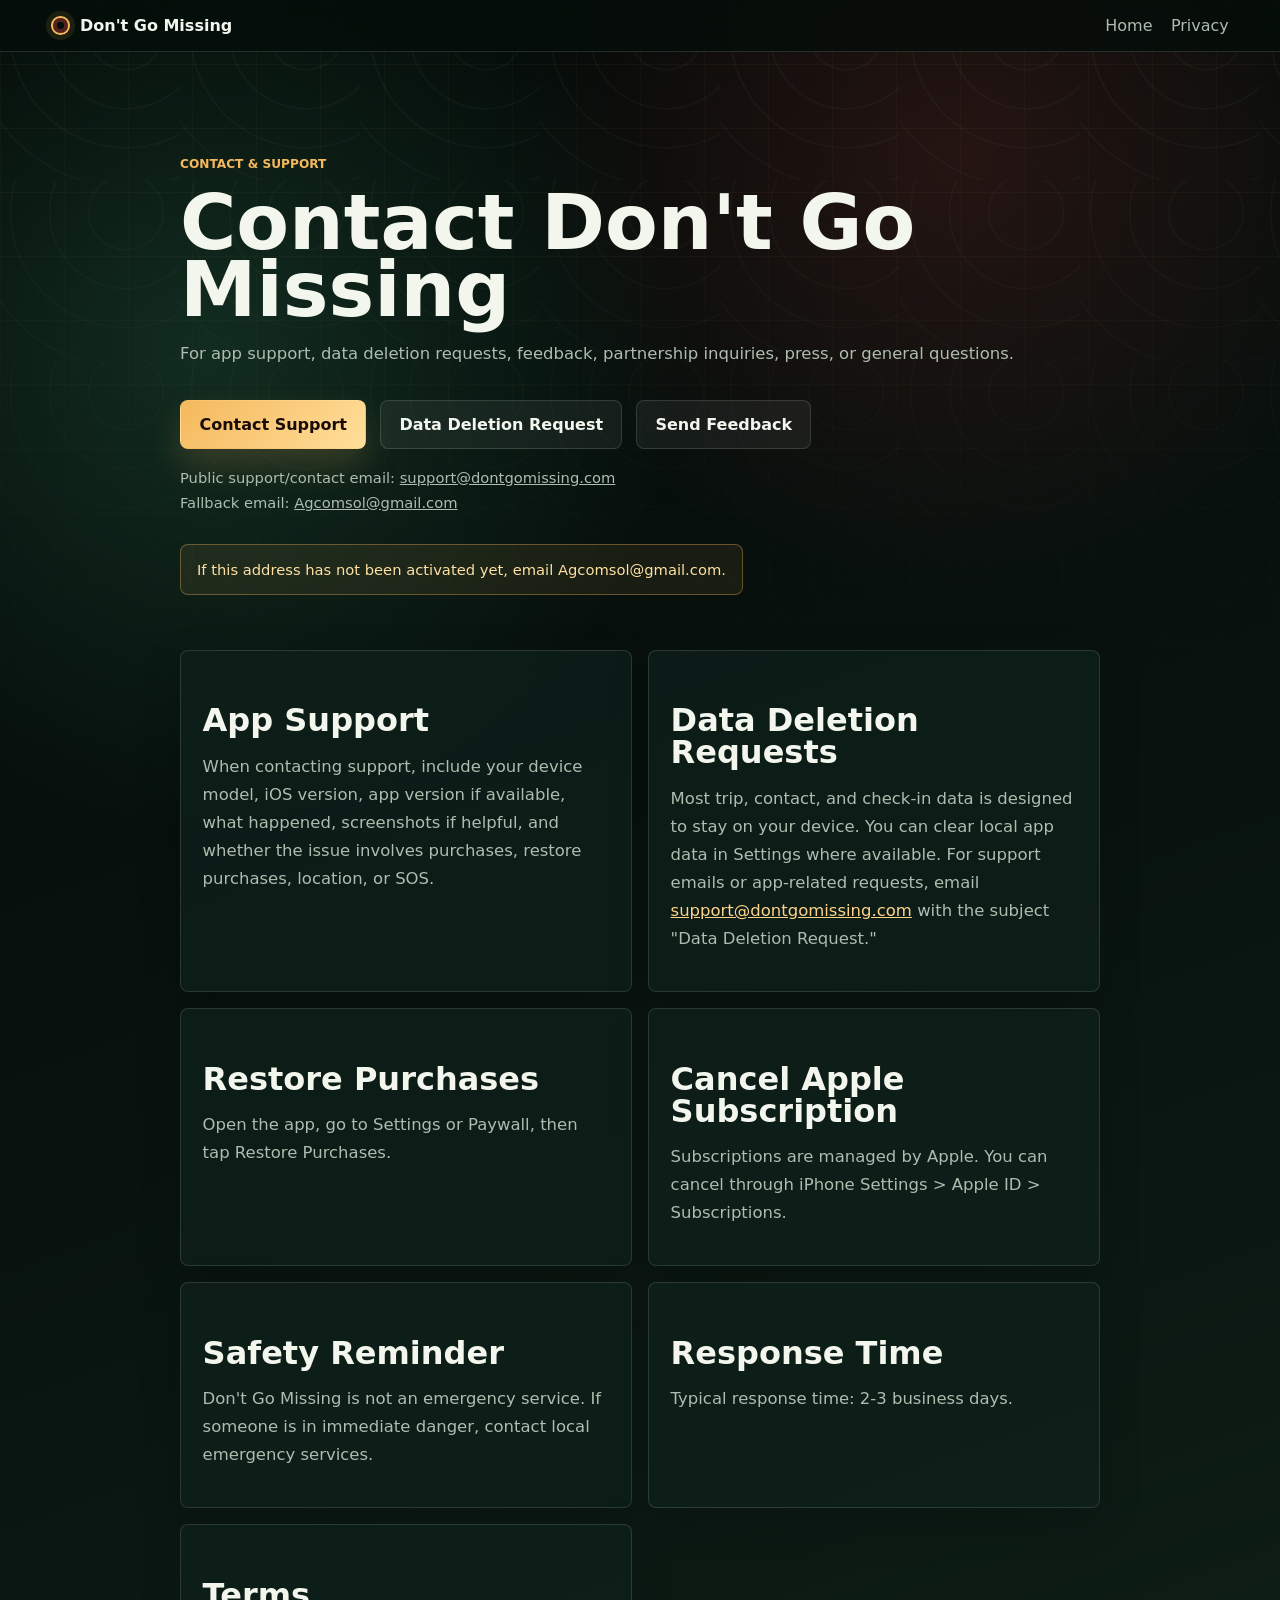
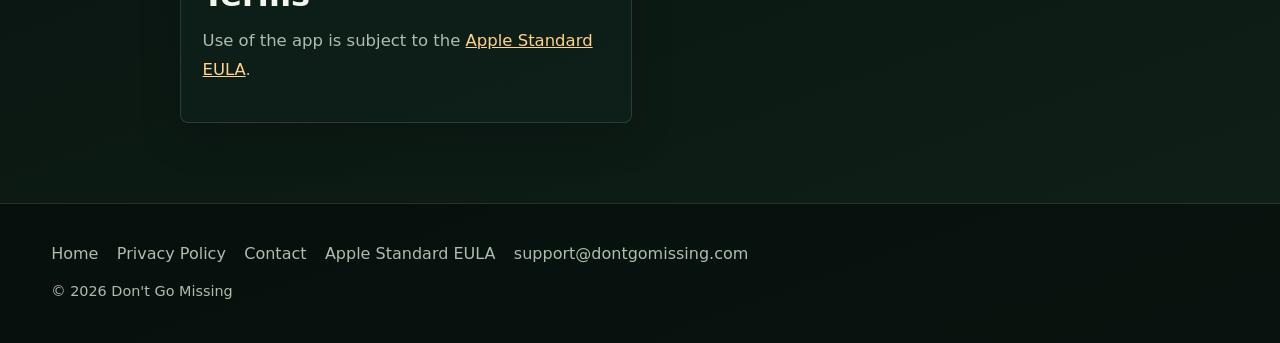
==== contact/index.html @ f7f6fc3c "Create premium Don't Go Missing landing privacy and contact site" ====
<!doctype html>
<html lang="en">
<head>
  <meta charset="utf-8">
  <meta name="viewport" content="width=device-width, initial-scale=1">
  <title>Contact & Support — Don't Go Missing</title>
  <meta name="description" content="Contact Don't Go Missing for app support, data deletion requests, feedback, restore purchase help, and subscription questions.">
  <link rel="canonical" href="https://dontgomissing.com/contact">
  <meta name="theme-color" content="#08120f">
  <link rel="icon" href="/assets/favicon.svg" type="image/svg+xml">
  <link rel="stylesheet" href="/assets/styles.css">
  <script type="application/ld+json">
  {
    "@context": "https://schema.org",
    "@graph": [
      {
        "@type": "Organization",
        "name": "Don't Go Missing",
        "url": "https://dontgomissing.com/",
        "email": "support@dontgomissing.com"
      },
      {
        "@type": "ContactPage",
        "name": "Contact & Support — Don't Go Missing",
        "url": "https://dontgomissing.com/contact",
        "description": "Support page for Don't Go Missing app users."
      }
    ]
  }
  </script>
</head>
<body>
  <header class="site-header">
    <a class="brand" href="/">
      <span class="brand-mark" aria-hidden="true"></span>
      <span>Don't Go Missing</span>
    </a>
    <nav class="nav" aria-label="Primary navigation">
      <a href="/">Home</a>
      <a href="/privacy">Privacy</a>
    </nav>
  </header>

  <main class="legal-page">
    <section class="legal-hero">
      <p class="eyebrow">Contact & support</p>
      <h1>Contact Don't Go Missing</h1>
      <p>For app support, data deletion requests, feedback, partnership inquiries, press, or general questions.</p>
      <div class="cta-row">
        <a class="button button-primary" href="mailto:support@dontgomissing.com?subject=Don't%20Go%20Missing%20Support">Contact Support</a>
        <a class="button button-secondary" href="mailto:support@dontgomissing.com?subject=Data%20Deletion%20Request">Data Deletion Request</a>
        <a class="button button-secondary" href="mailto:support@dontgomissing.com?subject=Feedback%20for%20Don't%20Go%20Missing">Send Feedback</a>
      </div>
      <p class="fine-print">Public support/contact email: <a href="mailto:support@dontgomissing.com">support@dontgomissing.com</a><br>Fallback email: <a href="mailto:Agcomsol@gmail.com">Agcomsol@gmail.com</a></p>
      <p class="notice">If this address has not been activated yet, email Agcomsol@gmail.com.</p>
    </section>

    <section class="legal-content support-grid">
      <article>
        <h2>App Support</h2>
        <p>When contacting support, include your device model, iOS version, app version if available, what happened, screenshots if helpful, and whether the issue involves purchases, restore purchases, location, or SOS.</p>
      </article>

      <article>
        <h2>Data Deletion Requests</h2>
        <p>Most trip, contact, and check-in data is designed to stay on your device. You can clear local app data in Settings where available. For support emails or app-related requests, email <a href="mailto:support@dontgomissing.com?subject=Data%20Deletion%20Request">support@dontgomissing.com</a> with the subject "Data Deletion Request."</p>
      </article>

      <article>
        <h2>Restore Purchases</h2>
        <p>Open the app, go to Settings or Paywall, then tap Restore Purchases.</p>
      </article>

      <article>
        <h2>Cancel Apple Subscription</h2>
        <p>Subscriptions are managed by Apple. You can cancel through iPhone Settings &gt; Apple ID &gt; Subscriptions.</p>
      </article>

      <article>
        <h2>Safety Reminder</h2>
        <p>Don't Go Missing is not an emergency service. If someone is in immediate danger, contact local emergency services.</p>
      </article>

      <article>
        <h2>Response Time</h2>
        <p>Typical response time: 2-3 business days.</p>
      </article>

      <article>
        <h2>Terms</h2>
        <p>Use of the app is subject to the <a href="https://www.apple.com/legal/internet-services/itunes/dev/stdeula/">Apple Standard EULA</a>.</p>
      </article>
    </section>
  </main>

  <footer class="site-footer">
    <nav aria-label="Footer navigation">
      <a href="/">Home</a>
      <a href="/privacy">Privacy Policy</a>
      <a href="/contact">Contact</a>
      <a href="https://www.apple.com/legal/internet-services/itunes/dev/stdeula/">Apple Standard EULA</a>
      <a href="mailto:support@dontgomissing.com">support@dontgomissing.com</a>
    </nav>
    <p>&copy; 2026 Don't Go Missing</p>
  </footer>
</body>
</html>
---- assets/styles.css ----
:root {
  color-scheme: dark;
  --bg: #07110e;
  --bg-2: #0d1d17;
  --panel: rgba(15, 32, 27, 0.76);
  --panel-strong: rgba(18, 42, 34, 0.9);
  --line: rgba(205, 231, 211, 0.15);
  --text: #f3f6ed;
  --muted: #aebdaf;
  --pine: #245c45;
  --pine-bright: #42a071;
  --amber: #f5b85c;
  --red: #e84545;
  --shadow: 0 24px 70px rgba(0, 0, 0, 0.38);
  --radius: 8px;
  font-family: Inter, ui-sans-serif, system-ui, -apple-system, BlinkMacSystemFont, "Segoe UI", sans-serif;
}

* {
  box-sizing: border-box;
}

html {
  scroll-behavior: smooth;
}

body {
  margin: 0;
  min-width: 320px;
  color: var(--text);
  background:
    radial-gradient(circle at 75% 8%, rgba(232, 69, 69, 0.14), transparent 28rem),
    radial-gradient(circle at 16% 18%, rgba(66, 160, 113, 0.22), transparent 30rem),
    linear-gradient(160deg, #030806 0%, var(--bg) 42%, #102018 100%);
  letter-spacing: 0;
}

body::before {
  content: "";
  position: fixed;
  inset: 0;
  z-index: -1;
  background-image:
    linear-gradient(rgba(245, 184, 92, 0.055) 1px, transparent 1px),
    linear-gradient(90deg, rgba(245, 184, 92, 0.045) 1px, transparent 1px),
    repeating-radial-gradient(circle at 70% 18%, transparent 0 36px, rgba(174, 189, 175, 0.07) 37px, transparent 39px);
  background-size: 64px 64px, 64px 64px, 180px 180px;
  mask-image: linear-gradient(to bottom, rgba(0, 0, 0, 0.9), transparent 88%);
  pointer-events: none;
}

a {
  color: inherit;
}

.site-header {
  position: sticky;
  top: 0;
  z-index: 20;
  display: flex;
  align-items: center;
  justify-content: space-between;
  gap: 1rem;
  padding: 1rem clamp(1rem, 4vw, 4rem);
  border-bottom: 1px solid var(--line);
  background: rgba(5, 13, 10, 0.78);
  backdrop-filter: blur(18px);
}

.brand {
  display: inline-flex;
  align-items: center;
  gap: 0.65rem;
  font-weight: 800;
  text-decoration: none;
  white-space: nowrap;
}

.brand-mark {
  width: 1.15rem;
  height: 1.15rem;
  border: 2px solid var(--amber);
  border-radius: 50%;
  box-shadow: 0 0 0 5px rgba(245, 184, 92, 0.1), inset 0 0 0 4px rgba(232, 69, 69, 0.35);
}

.nav,
.site-footer nav {
  display: flex;
  align-items: center;
  flex-wrap: wrap;
  gap: 0.75rem 1.15rem;
}

.nav a,
.site-footer a,
.text-link {
  color: var(--muted);
  text-decoration: none;
}

.nav a:hover,
.site-footer a:hover,
.text-link:hover {
  color: var(--text);
}

.section {
  width: min(1120px, calc(100% - 2rem));
  margin: 0 auto;
  padding: clamp(4rem, 8vw, 7rem) 0;
}

.hero {
  min-height: calc(100svh - 76px);
  display: grid;
  grid-template-columns: minmax(0, 1fr) minmax(280px, 440px);
  align-items: center;
  gap: clamp(2rem, 7vw, 5rem);
}

.eyebrow {
  margin: 0 0 0.85rem;
  color: var(--amber);
  font-size: 0.76rem;
  font-weight: 800;
  text-transform: uppercase;
}

h1,
h2,
h3,
p {
  overflow-wrap: anywhere;
}

h1 {
  max-width: 760px;
  margin: 0;
  font-size: clamp(3.4rem, 7vw, 7.25rem);
  line-height: 0.88;
}

h2 {
  margin: 0;
  font-size: clamp(2rem, 4vw, 4rem);
  line-height: 1;
}

h3 {
  margin: 0 0 0.8rem;
  font-size: 1.18rem;
}

p {
  color: var(--muted);
  font-size: 1.03rem;
  line-height: 1.7;
}

.hero-subtitle {
  max-width: 620px;
  color: #dce7d9;
  font-size: clamp(1.25rem, 2.4vw, 1.7rem);
}

.cta-row {
  display: flex;
  flex-wrap: wrap;
  gap: 0.85rem;
  margin: 2rem 0 1rem;
}

.button {
  display: inline-flex;
  align-items: center;
  justify-content: center;
  min-height: 3rem;
  padding: 0.85rem 1.15rem;
  border: 1px solid transparent;
  border-radius: var(--radius);
  font-weight: 800;
  text-decoration: none;
  line-height: 1.2;
}

.button-primary {
  color: #190b08;
  background: linear-gradient(135deg, var(--amber), #ffdf9b);
  box-shadow: 0 16px 34px rgba(245, 184, 92, 0.18);
}

.button-secondary {
  color: var(--text);
  border-color: var(--line);
  background: rgba(255, 255, 255, 0.055);
}

.trust-line,
.fine-print,
.notice {
  font-size: 0.92rem;
}

.phone-stage {
  position: relative;
  display: grid;
  place-items: center;
  min-height: 640px;
}

.signal-ring {
  position: absolute;
  border: 1px solid rgba(245, 184, 92, 0.16);
  border-radius: 50%;
}

.ring-one {
  width: 420px;
  height: 420px;
}

.ring-two {
  width: 560px;
  height: 560px;
  border-color: rgba(66, 160, 113, 0.11);
}

.phone {
  position: relative;
  width: min(310px, 86vw);
  aspect-ratio: 0.49;
  padding: 0.8rem;
  border: 1px solid rgba(255, 255, 255, 0.2);
  border-radius: 2.3rem;
  background: linear-gradient(160deg, #17251f, #020605);
  box-shadow: var(--shadow);
}

.phone-speaker {
  position: absolute;
  top: 0.72rem;
  left: 50%;
  width: 5.5rem;
  height: 0.35rem;
  transform: translateX(-50%);
  border-radius: 999px;
  background: #030806;
}

.phone-screen {
  height: 100%;
  padding: 3.1rem 1rem 1rem;
  border-radius: 1.7rem;
  background:
    linear-gradient(rgba(245, 184, 92, 0.045) 1px, transparent 1px),
    linear-gradient(90deg, rgba(245, 184, 92, 0.04) 1px, transparent 1px),
    linear-gradient(180deg, #0c1814, #06100d);
  background-size: 28px 28px, 28px 28px, auto;
}

.screen-top,
.status-card {
  display: flex;
  justify-content: space-between;
  gap: 0.75rem;
  align-items: center;
}

.screen-top span,
.status-card span {
  color: var(--muted);
}

.screen-top strong {
  color: var(--pine-bright);
}

.map-panel {
  position: relative;
  height: 190px;
  margin: 1.1rem 0;
  overflow: hidden;
  border: 1px solid var(--line);
  border-radius: var(--radius);
  background:
    repeating-radial-gradient(circle at 52% 45%, transparent 0 25px, rgba(245, 184, 92, 0.12) 26px, transparent 28px),
    radial-gradient(circle at 78% 25%, rgba(232, 69, 69, 0.22), transparent 42%),
    linear-gradient(145deg, rgba(36, 92, 69, 0.42), rgba(0, 0, 0, 0.2));
}

.route-line {
  position: absolute;
  left: 27%;
  top: 26%;
  width: 46%;
  height: 48%;
  border-right: 3px solid var(--amber);
  border-bottom: 3px solid var(--amber);
  transform: skew(-16deg);
}

.route-dot {
  position: absolute;
  width: 0.8rem;
  height: 0.8rem;
  border-radius: 50%;
  background: var(--amber);
  box-shadow: 0 0 0 7px rgba(245, 184, 92, 0.16);
}

.route-dot.start {
  left: 25%;
  top: 23%;
}

.route-dot.end {
  right: 23%;
  bottom: 21%;
  background: var(--red);
}

.status-card {
  margin-top: 0.75rem;
  padding: 0.85rem;
  border: 1px solid var(--line);
  border-radius: var(--radius);
  background: rgba(255, 255, 255, 0.055);
}

.sos-control {
  display: grid;
  place-items: center;
  height: 3.4rem;
  margin-top: 1rem;
  border-radius: var(--radius);
  color: #fff6f0;
  font-weight: 900;
  background: linear-gradient(135deg, #8e1f1f, var(--red));
}

.narrow {
  max-width: 820px;
}

.narrow p,
.privacy-band p {
  font-size: 1.14rem;
}

.section-heading {
  max-width: 760px;
  margin-bottom: 2rem;
}

.card-grid,
.pricing-grid,
.support-grid {
  display: grid;
  gap: 1rem;
}

.three {
  grid-template-columns: repeat(3, minmax(0, 1fr));
}

.feature-card,
.price-card,
.legal-content article {
  padding: 1.35rem;
  border: 1px solid var(--line);
  border-radius: var(--radius);
  background: var(--panel);
  box-shadow: 0 14px 42px rgba(0, 0, 0, 0.18);
}

.card-number,
.badge {
  display: inline-block;
  margin-bottom: 1.4rem;
  color: var(--amber);
  font-size: 0.78rem;
  font-weight: 900;
  text-transform: uppercase;
}

.feature-grid,
.tag-list {
  display: grid;
  grid-template-columns: repeat(4, minmax(0, 1fr));
  gap: 0.75rem;
  padding: 0;
  list-style: none;
}

.feature-grid div,
.tag-list li {
  min-height: 4.4rem;
  padding: 1rem;
  border: 1px solid var(--line);
  border-radius: var(--radius);
  color: #dce7d9;
  background: rgba(255, 255, 255, 0.045);
}

.split-band {
  display: grid;
  grid-template-columns: 0.9fr 1.1fr;
  gap: 2rem;
  align-items: start;
  border-top: 1px solid var(--line);
  border-bottom: 1px solid var(--line);
}

.privacy-band,
.final-cta {
  text-align: center;
}

.privacy-band .section-heading,
.final-cta h2 {
  margin-left: auto;
  margin-right: auto;
}

.pricing-grid {
  grid-template-columns: repeat(2, minmax(0, 1fr));
}

.price-card {
  min-height: 210px;
}

.price-card.featured {
  border-color: rgba(245, 184, 92, 0.45);
  background: linear-gradient(160deg, rgba(66, 160, 113, 0.22), rgba(245, 184, 92, 0.1));
}

.price {
  margin: 1rem 0 0;
  color: var(--text);
  font-size: clamp(2.5rem, 5vw, 4rem);
  font-weight: 900;
  line-height: 1;
}

.price span {
  color: var(--muted);
  font-size: 1rem;
}

.faq-list {
  display: grid;
  gap: 0.75rem;
}

details {
  border: 1px solid var(--line);
  border-radius: var(--radius);
  background: rgba(255, 255, 255, 0.045);
}

summary {
  cursor: pointer;
  padding: 1rem;
  font-weight: 800;
}

details p {
  margin: 0;
  padding: 0 1rem 1rem;
}

.site-footer {
  display: flex;
  flex-direction: column;
  gap: 1rem;
  padding: 2.5rem clamp(1rem, 4vw, 4rem);
  border-top: 1px solid var(--line);
  background: rgba(2, 6, 5, 0.45);
}

.site-footer p {
  margin: 0;
  font-size: 0.9rem;
}

.legal-page {
  width: min(920px, calc(100% - 2rem));
  margin: 0 auto;
}

.legal-hero {
  padding: clamp(4rem, 8vw, 7rem) 0 2.5rem;
}

.legal-hero h1 {
  font-size: clamp(2.6rem, 6vw, 5.5rem);
}

.legal-content {
  padding-bottom: 5rem;
}

.legal-content h2 {
  margin-top: 2rem;
  font-size: clamp(1.45rem, 3vw, 2rem);
}

.legal-content a {
  color: #ffd38a;
}

.support-grid {
  grid-template-columns: repeat(2, minmax(0, 1fr));
}

.notice {
  display: inline-block;
  padding: 0.75rem 1rem;
  border: 1px solid rgba(245, 184, 92, 0.35);
  border-radius: var(--radius);
  color: #ffe0a3;
  background: rgba(245, 184, 92, 0.08);
}

.not-found-page {
  min-height: 100svh;
  display: grid;
  place-items: center;
}

.not-found {
  width: min(680px, calc(100% - 2rem));
  text-align: center;
}

.not-found .brand {
  justify-content: center;
  margin-bottom: 2rem;
}

@media (max-width: 900px) {
  .hero,
  .split-band {
    grid-template-columns: 1fr;
  }

  .hero {
    padding-top: 3rem;
  }

  .phone-stage {
    min-height: 560px;
  }

  .three,
  .feature-grid,
  .tag-list {
    grid-template-columns: repeat(2, minmax(0, 1fr));
  }
}

@media (max-width: 620px) {
  .site-header {
    align-items: flex-start;
    flex-direction: column;
  }

  .nav {
    width: 100%;
  }

  .section {
    width: min(100% - 1rem, 1120px);
  }

  h1 {
    font-size: clamp(3rem, 17vw, 4.4rem);
  }

  .button {
    width: 100%;
  }

  .phone-stage {
    min-height: 500px;
    overflow: hidden;
  }

  .ring-one {
    width: 330px;
    height: 330px;
  }

  .ring-two {
    width: 430px;
    height: 430px;
  }

  .three,
  .feature-grid,
  .tag-list,
  .pricing-grid,
  .support-grid {
    grid-template-columns: 1fr;
  }

  .feature-grid div,
  .tag-list li {
    min-height: auto;
  }
}
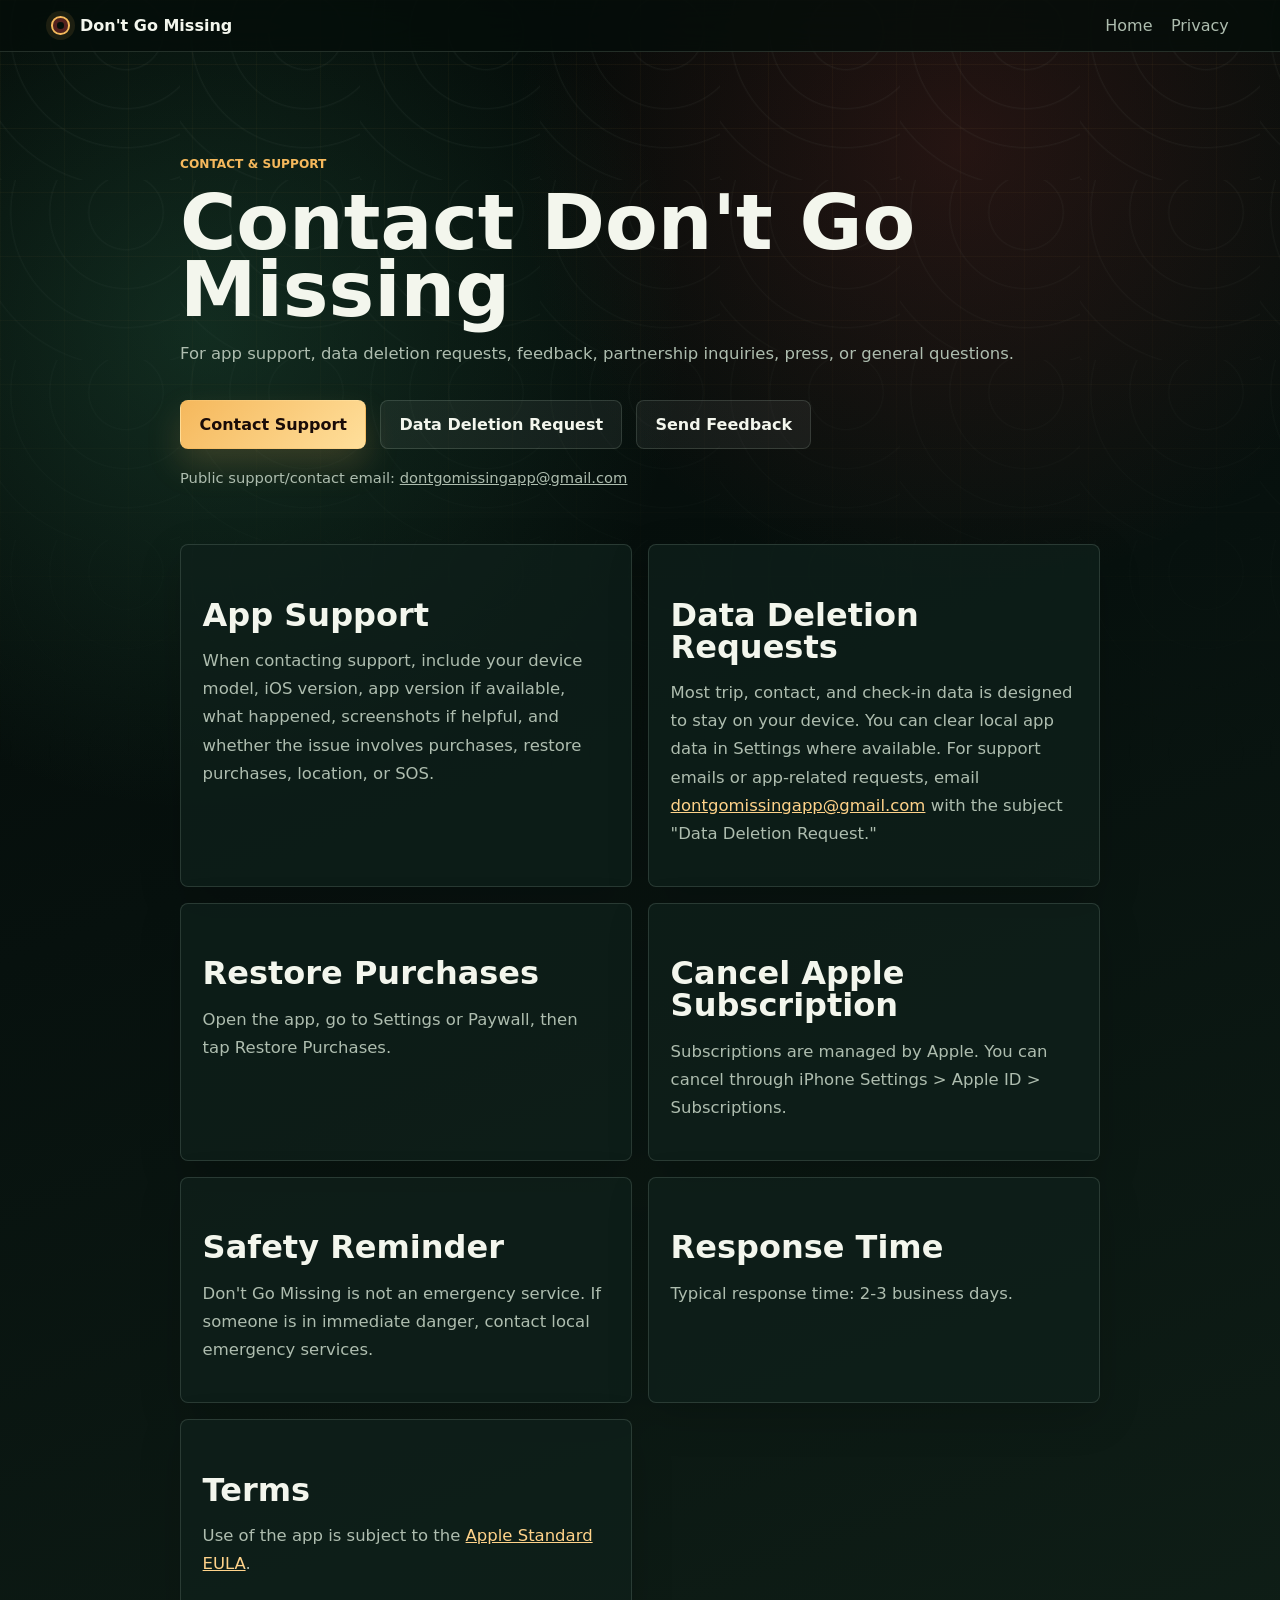
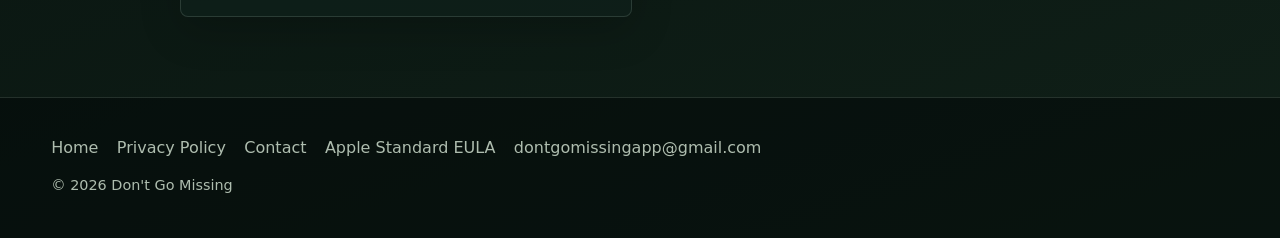
==== commit 63adba43: "Update public support email across site" ====
--- a/contact/index.html
+++ b/contact/index.html
@@ -8,6 +8,7 @@
   <link rel="canonical" href="https://dontgomissing.com/contact">
   <meta name="theme-color" content="#08120f">
   <link rel="icon" href="/assets/favicon.svg" type="image/svg+xml">
+  <link rel="apple-touch-icon" href="/assets/app-icon-source.png">
   <link rel="stylesheet" href="/assets/styles.css">
   <script type="application/ld+json">
   {
@@ -17,7 +18,7 @@
         "@type": "Organization",
         "name": "Don't Go Missing",
         "url": "https://dontgomissing.com/",
-        "email": "support@dontgomissing.com"
+        "email": "dontgomissingapp@gmail.com"
       },
       {
         "@type": "ContactPage",
@@ -47,12 +48,11 @@
       <h1>Contact Don't Go Missing</h1>
       <p>For app support, data deletion requests, feedback, partnership inquiries, press, or general questions.</p>
       <div class="cta-row">
-        <a class="button button-primary" href="mailto:support@dontgomissing.com?subject=Don't%20Go%20Missing%20Support">Contact Support</a>
-        <a class="button button-secondary" href="mailto:support@dontgomissing.com?subject=Data%20Deletion%20Request">Data Deletion Request</a>
-        <a class="button button-secondary" href="mailto:support@dontgomissing.com?subject=Feedback%20for%20Don't%20Go%20Missing">Send Feedback</a>
+        <a class="button button-primary" href="mailto:dontgomissingapp@gmail.com?subject=Don't%20Go%20Missing%20Support">Contact Support</a>
+        <a class="button button-secondary" href="mailto:dontgomissingapp@gmail.com?subject=Data%20Deletion%20Request">Data Deletion Request</a>
+        <a class="button button-secondary" href="mailto:dontgomissingapp@gmail.com?subject=Feedback%20for%20Don't%20Go%20Missing">Send Feedback</a>
       </div>
-      <p class="fine-print">Public support/contact email: <a href="mailto:support@dontgomissing.com">support@dontgomissing.com</a><br>Fallback email: <a href="mailto:Agcomsol@gmail.com">Agcomsol@gmail.com</a></p>
-      <p class="notice">If this address has not been activated yet, email Agcomsol@gmail.com.</p>
+      <p class="fine-print">Public support/contact email: <a href="mailto:dontgomissingapp@gmail.com">dontgomissingapp@gmail.com</a></p>
     </section>
 
     <section class="legal-content support-grid">
@@ -63,7 +63,7 @@
 
       <article>
         <h2>Data Deletion Requests</h2>
-        <p>Most trip, contact, and check-in data is designed to stay on your device. You can clear local app data in Settings where available. For support emails or app-related requests, email <a href="mailto:support@dontgomissing.com?subject=Data%20Deletion%20Request">support@dontgomissing.com</a> with the subject "Data Deletion Request."</p>
+        <p>Most trip, contact, and check-in data is designed to stay on your device. You can clear local app data in Settings where available. For support emails or app-related requests, email <a href="mailto:dontgomissingapp@gmail.com?subject=Data%20Deletion%20Request">dontgomissingapp@gmail.com</a> with the subject "Data Deletion Request."</p>
       </article>
 
       <article>
@@ -99,7 +99,7 @@
       <a href="/privacy">Privacy Policy</a>
       <a href="/contact">Contact</a>
       <a href="https://www.apple.com/legal/internet-services/itunes/dev/stdeula/">Apple Standard EULA</a>
-      <a href="mailto:support@dontgomissing.com">support@dontgomissing.com</a>
+      <a href="mailto:dontgomissingapp@gmail.com">dontgomissingapp@gmail.com</a>
     </nav>
     <p>&copy; 2026 Don't Go Missing</p>
   </footer>
--- a/assets/styles.css
+++ b/assets/styles.css
@@ -112,11 +112,30 @@
 }
 
 .hero {
+  position: relative;
+  isolation: isolate;
   min-height: calc(100svh - 76px);
   display: grid;
   grid-template-columns: minmax(0, 1fr) minmax(280px, 440px);
   align-items: center;
   gap: clamp(2rem, 7vw, 5rem);
+}
+
+.hero::before {
+  content: "";
+  position: absolute;
+  inset: clamp(0.5rem, 2vw, 1.5rem) 0;
+  z-index: -1;
+  border: 1px solid rgba(205, 231, 211, 0.1);
+  border-radius: 8px;
+  background:
+    linear-gradient(90deg, rgba(3, 8, 6, 0.9) 0%, rgba(3, 8, 6, 0.72) 42%, rgba(3, 8, 6, 0.52) 100%),
+    linear-gradient(180deg, rgba(3, 8, 6, 0.2), rgba(3, 8, 6, 0.86)),
+    url("/assets/hero-wilderness-background.webp") center / cover no-repeat,
+    linear-gradient(160deg, #030806 0%, var(--bg) 42%, #102018 100%);
+  box-shadow: inset 0 0 120px rgba(0, 0, 0, 0.75);
+  opacity: 0.84;
+  pointer-events: none;
 }
 
 .eyebrow {
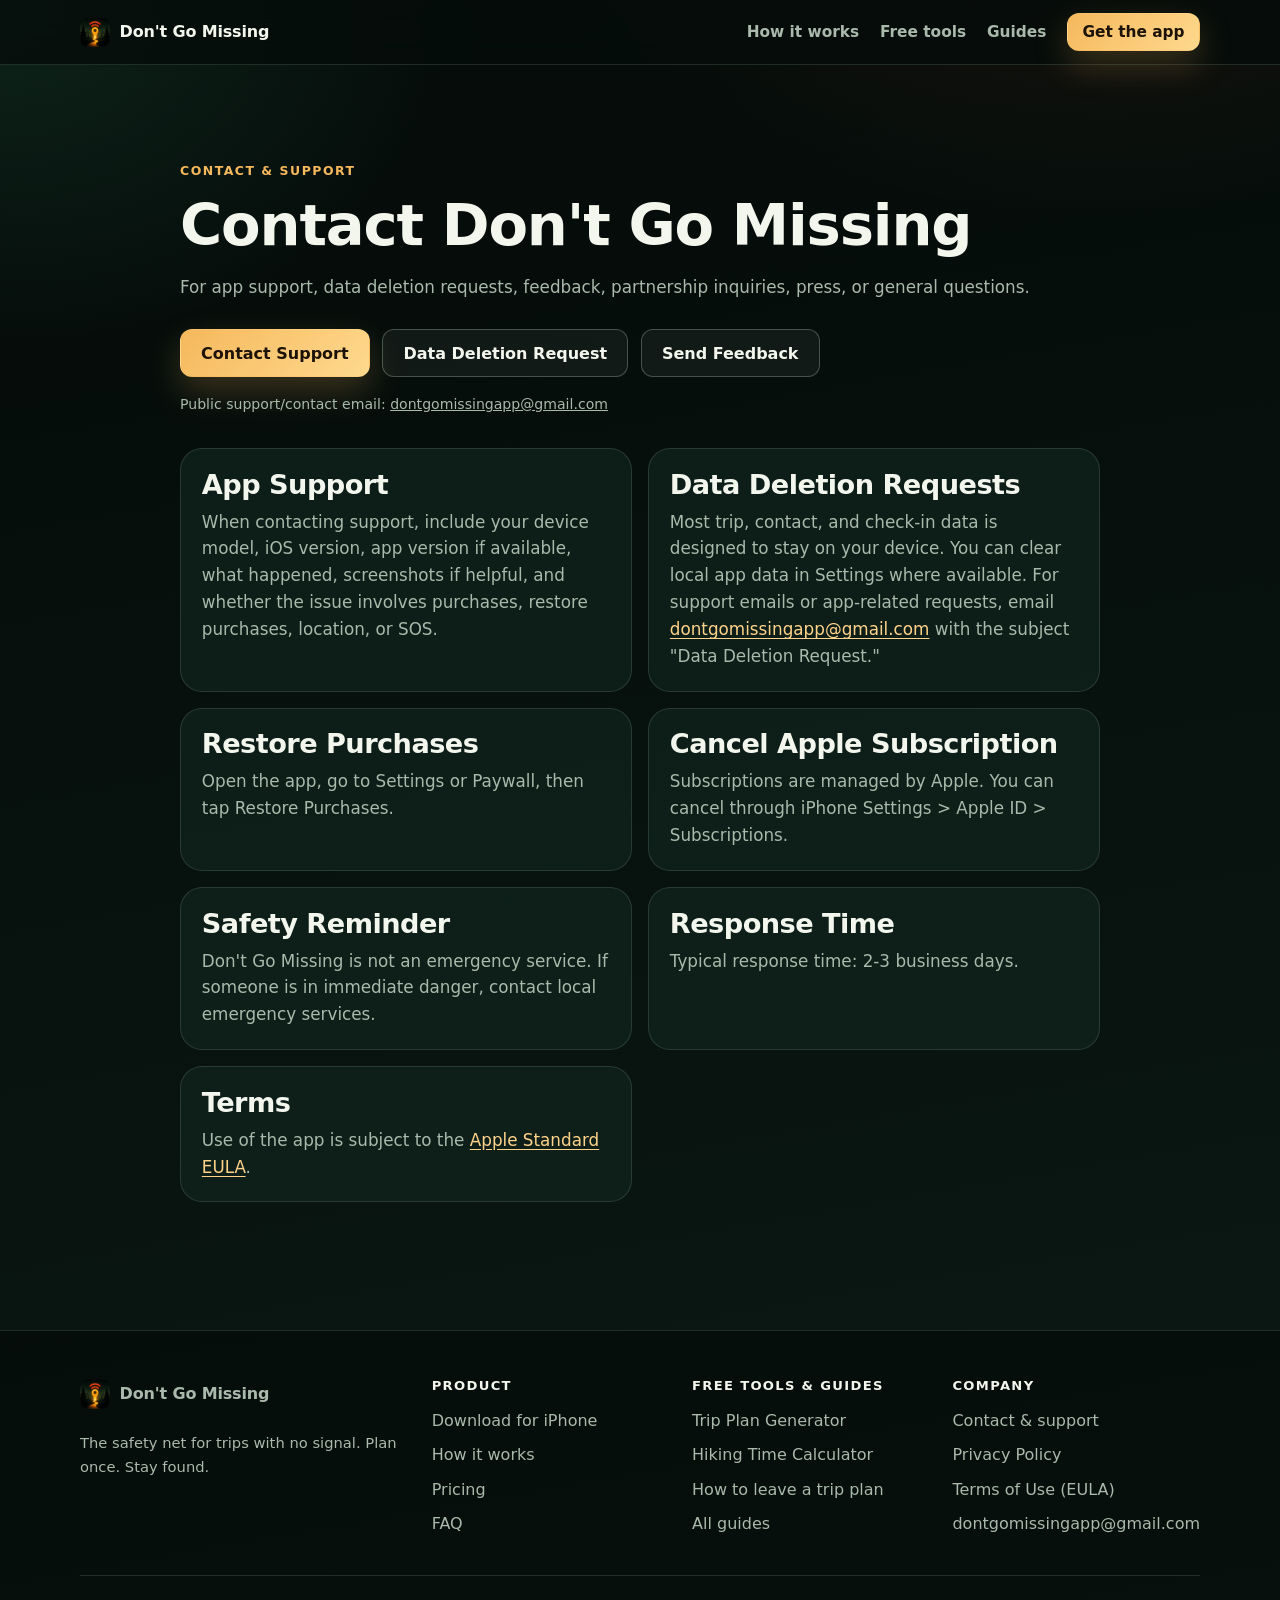
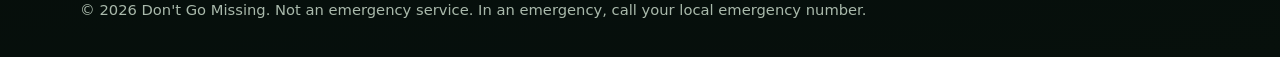
==== commit 546dfff6: "Redesign site, add free tools, first guide, and SEO/AEO foundations - New landing page: benefit-led " ====
--- a/contact/index.html
+++ b/contact/index.html
@@ -5,10 +5,11 @@
   <meta name="viewport" content="width=device-width, initial-scale=1">
   <title>Contact & Support — Don't Go Missing</title>
   <meta name="description" content="Contact Don't Go Missing for app support, data deletion requests, feedback, restore purchase help, and subscription questions.">
-  <link rel="canonical" href="https://dontgomissing.com/contact">
-  <meta name="theme-color" content="#08120f">
+  <link rel="canonical" href="https://dontgomissing.com/contact/">
+  <meta name="theme-color" content="#07110e">
+  <meta name="apple-itunes-app" content="app-id=6768712827">
   <link rel="icon" href="/assets/favicon.svg" type="image/svg+xml">
-  <link rel="apple-touch-icon" href="/assets/app-icon-source.png">
+  <link rel="apple-touch-icon" href="/assets/app-icon-180.png">
   <link rel="stylesheet" href="/assets/styles.css">
   <script type="application/ld+json">
   {
@@ -23,7 +24,7 @@
       {
         "@type": "ContactPage",
         "name": "Contact & Support — Don't Go Missing",
-        "url": "https://dontgomissing.com/contact",
+        "url": "https://dontgomissing.com/contact/",
         "description": "Support page for Don't Go Missing app users."
       }
     ]
@@ -31,18 +32,24 @@
   </script>
 </head>
 <body>
+  <a class="skip-link" href="#main">Skip to content</a>
+
   <header class="site-header">
-    <a class="brand" href="/">
-      <span class="brand-mark" aria-hidden="true"></span>
-      <span>Don't Go Missing</span>
-    </a>
-    <nav class="nav" aria-label="Primary navigation">
-      <a href="/">Home</a>
-      <a href="/privacy">Privacy</a>
-    </nav>
+    <div class="wrap">
+      <a class="brand" href="/" aria-label="Don't Go Missing home">
+        <img src="/assets/app-icon-80.png" alt="" width="30" height="30">
+        <span>Don't Go Missing</span>
+      </a>
+      <nav class="nav" aria-label="Primary">
+        <a href="/#how">How it works</a>
+        <a href="/tools/">Free tools</a>
+        <a href="/guides/">Guides</a>
+        <a class="button button-primary button-small" href="https://apps.apple.com/us/app/dont-go-missing/id6768712827">Get the app</a>
+      </nav>
+    </div>
   </header>
 
-  <main class="legal-page">
+  <main class="legal-page" id="main">
     <section class="legal-hero">
       <p class="eyebrow">Contact & support</p>
       <h1>Contact Don't Go Missing</h1>
@@ -94,14 +101,42 @@
   </main>
 
   <footer class="site-footer">
-    <nav aria-label="Footer navigation">
-      <a href="/">Home</a>
-      <a href="/privacy">Privacy Policy</a>
-      <a href="/contact">Contact</a>
-      <a href="https://www.apple.com/legal/internet-services/itunes/dev/stdeula/">Apple Standard EULA</a>
-      <a href="mailto:dontgomissingapp@gmail.com">dontgomissingapp@gmail.com</a>
-    </nav>
-    <p>&copy; 2026 Don't Go Missing</p>
+    <div class="wrap">
+      <div class="footer-grid">
+        <div>
+          <a class="brand" href="/"><img src="/assets/app-icon-80.png" alt="" width="30" height="30"><span>Don't Go Missing</span></a>
+          <p style="margin-top:0.9rem">The safety net for trips with no signal. Plan once. Stay found.</p>
+        </div>
+        <div>
+          <h4>Product</h4>
+          <ul>
+            <li><a href="https://apps.apple.com/us/app/dont-go-missing/id6768712827">Download for iPhone</a></li>
+            <li><a href="/#how">How it works</a></li>
+            <li><a href="/#pricing">Pricing</a></li>
+            <li><a href="/#faq">FAQ</a></li>
+          </ul>
+        </div>
+        <div>
+          <h4>Free tools &amp; guides</h4>
+          <ul>
+            <li><a href="/tools/trip-plan/">Trip Plan Generator</a></li>
+            <li><a href="/tools/hiking-time-calculator/">Hiking Time Calculator</a></li>
+            <li><a href="/guides/hiking-trip-plan/">How to leave a trip plan</a></li>
+            <li><a href="/guides/">All guides</a></li>
+          </ul>
+        </div>
+        <div>
+          <h4>Company</h4>
+          <ul>
+            <li><a href="/contact/">Contact &amp; support</a></li>
+            <li><a href="/privacy/">Privacy Policy</a></li>
+            <li><a href="https://www.apple.com/legal/internet-services/itunes/dev/stdeula/">Terms of Use (EULA)</a></li>
+            <li><a href="mailto:dontgomissingapp@gmail.com">dontgomissingapp@gmail.com</a></li>
+          </ul>
+        </div>
+      </div>
+      <p class="footer-bottom">&copy; 2026 Don't Go Missing. Not an emergency service. In an emergency, call your local emergency number.</p>
+    </div>
   </footer>
 </body>
 </html>
--- a/assets/styles.css
+++ b/assets/styles.css
@@ -1,27 +1,43 @@
+/* Don't Go Missing — site styles. Static, no build step, no external requests. */
+
 :root {
   color-scheme: dark;
   --bg: #07110e;
-  --bg-2: #0d1d17;
-  --panel: rgba(15, 32, 27, 0.76);
-  --panel-strong: rgba(18, 42, 34, 0.9);
-  --line: rgba(205, 231, 211, 0.15);
+  --bg-raised: #0d1b16;
+  --panel: rgba(17, 36, 30, 0.72);
+  --panel-solid: #10221c;
+  --line: rgba(205, 231, 211, 0.14);
+  --line-strong: rgba(205, 231, 211, 0.28);
   --text: #f3f6ed;
-  --muted: #aebdaf;
+  --text-soft: #d7e2d6;
+  --muted: #a9b9ab;
   --pine: #245c45;
-  --pine-bright: #42a071;
+  --green: #4cc38a;
   --amber: #f5b85c;
-  --red: #e84545;
-  --shadow: 0 24px 70px rgba(0, 0, 0, 0.38);
-  --radius: 8px;
-  font-family: Inter, ui-sans-serif, system-ui, -apple-system, BlinkMacSystemFont, "Segoe UI", sans-serif;
-}
-
-* {
+  --amber-ink: #1c1206;
+  --red: #ff6b4a;
+  --red-deep: #c93a22;
+  /* Colours of the app's own light UI, used inside the phone mockup */
+  --app-bg: #f8f5f0;
+  --app-ink: #1a3c34;
+  --app-green: #34c759;
+  --app-risk: #ff6b4a;
+  --radius: 14px;
+  --radius-lg: 22px;
+  --shadow: 0 24px 70px rgba(0, 0, 0, 0.42);
+  --wrap: 1120px;
+  font-family: ui-sans-serif, system-ui, -apple-system, BlinkMacSystemFont, "Segoe UI", Roboto, "Helvetica Neue", Arial, sans-serif;
+}
+
+*,
+*::before,
+*::after {
   box-sizing: border-box;
 }
 
 html {
   scroll-behavior: smooth;
+  -webkit-text-size-adjust: 100%;
 }
 
 body {
@@ -29,509 +45,1422 @@
   min-width: 320px;
   color: var(--text);
   background:
-    radial-gradient(circle at 75% 8%, rgba(232, 69, 69, 0.14), transparent 28rem),
-    radial-gradient(circle at 16% 18%, rgba(66, 160, 113, 0.22), transparent 30rem),
-    linear-gradient(160deg, #030806 0%, var(--bg) 42%, #102018 100%);
-  letter-spacing: 0;
-}
-
-body::before {
-  content: "";
-  position: fixed;
-  inset: 0;
-  z-index: -1;
-  background-image:
-    linear-gradient(rgba(245, 184, 92, 0.055) 1px, transparent 1px),
-    linear-gradient(90deg, rgba(245, 184, 92, 0.045) 1px, transparent 1px),
-    repeating-radial-gradient(circle at 70% 18%, transparent 0 36px, rgba(174, 189, 175, 0.07) 37px, transparent 39px);
-  background-size: 64px 64px, 64px 64px, 180px 180px;
-  mask-image: linear-gradient(to bottom, rgba(0, 0, 0, 0.9), transparent 88%);
-  pointer-events: none;
+    radial-gradient(60rem 40rem at 85% -10%, rgba(255, 107, 74, 0.1), transparent 60%),
+    radial-gradient(50rem 36rem at 0% 0%, rgba(76, 195, 138, 0.14), transparent 60%),
+    linear-gradient(170deg, #040a08 0%, var(--bg) 45%, #0c1a15 100%);
+  line-height: 1.6;
+}
+
+img {
+  max-width: 100%;
+  height: auto;
 }
 
 a {
   color: inherit;
 }
+
+h1,
+h2,
+h3,
+h4 {
+  margin: 0;
+  letter-spacing: -0.02em;
+  line-height: 1.08;
+  text-wrap: balance;
+}
+
+h1 {
+  font-size: clamp(2.5rem, 6.2vw, 4.6rem);
+  font-weight: 850;
+}
+
+h2 {
+  font-size: clamp(1.9rem, 3.8vw, 3rem);
+  font-weight: 800;
+}
+
+h3 {
+  font-size: 1.2rem;
+  font-weight: 750;
+  line-height: 1.25;
+}
+
+p {
+  margin: 0 0 1rem;
+  color: var(--muted);
+  font-size: 1.05rem;
+}
+
+p:last-child {
+  margin-bottom: 0;
+}
+
+strong {
+  color: var(--text);
+}
+
+:focus-visible {
+  outline: 3px solid var(--amber);
+  outline-offset: 3px;
+  border-radius: 6px;
+}
+
+.skip-link {
+  position: absolute;
+  left: 1rem;
+  top: -4rem;
+  z-index: 100;
+  padding: 0.7rem 1rem;
+  border-radius: 10px;
+  color: var(--amber-ink);
+  background: var(--amber);
+  font-weight: 800;
+}
+
+.skip-link:focus {
+  top: 1rem;
+}
+
+.wrap {
+  width: min(var(--wrap), calc(100% - 2.5rem));
+  margin-inline: auto;
+}
+
+.eyebrow {
+  margin: 0 0 0.9rem;
+  color: var(--amber);
+  font-size: 0.78rem;
+  font-weight: 800;
+  letter-spacing: 0.12em;
+  text-transform: uppercase;
+}
+
+.lead {
+  color: var(--text-soft);
+  font-size: clamp(1.12rem, 1.9vw, 1.35rem);
+  line-height: 1.55;
+}
+
+/* ---------- Header ---------- */
 
 .site-header {
   position: sticky;
   top: 0;
-  z-index: 20;
+  z-index: 40;
+  border-bottom: 1px solid var(--line);
+  background: rgba(5, 13, 10, 0.82);
+  backdrop-filter: blur(16px);
+  -webkit-backdrop-filter: blur(16px);
+}
+
+.site-header .wrap {
   display: flex;
   align-items: center;
   justify-content: space-between;
   gap: 1rem;
-  padding: 1rem clamp(1rem, 4vw, 4rem);
-  border-bottom: 1px solid var(--line);
-  background: rgba(5, 13, 10, 0.78);
-  backdrop-filter: blur(18px);
+  min-height: 64px;
 }
 
 .brand {
   display: inline-flex;
   align-items: center;
-  gap: 0.65rem;
-  font-weight: 800;
+  gap: 0.6rem;
+  font-weight: 850;
+  letter-spacing: -0.01em;
   text-decoration: none;
   white-space: nowrap;
 }
 
+.brand img {
+  width: 30px;
+  height: 30px;
+  border-radius: 8px;
+}
+
 .brand-mark {
-  width: 1.15rem;
-  height: 1.15rem;
+  width: 1.1rem;
+  height: 1.1rem;
   border: 2px solid var(--amber);
   border-radius: 50%;
-  box-shadow: 0 0 0 5px rgba(245, 184, 92, 0.1), inset 0 0 0 4px rgba(232, 69, 69, 0.35);
-}
-
-.nav,
-.site-footer nav {
+  box-shadow: 0 0 0 5px rgba(245, 184, 92, 0.1), inset 0 0 0 4px rgba(255, 107, 74, 0.35);
+}
+
+.nav {
   display: flex;
   align-items: center;
+  gap: 0.3rem 1.3rem;
   flex-wrap: wrap;
-  gap: 0.75rem 1.15rem;
-}
-
-.nav a,
-.site-footer a,
-.text-link {
+  justify-content: flex-end;
+}
+
+.nav a {
   color: var(--muted);
+  font-size: 0.96rem;
+  font-weight: 600;
   text-decoration: none;
 }
 
 .nav a:hover,
-.site-footer a:hover,
-.text-link:hover {
+.nav a[aria-current="page"] {
   color: var(--text);
 }
 
-.section {
-  width: min(1120px, calc(100% - 2rem));
-  margin: 0 auto;
-  padding: clamp(4rem, 8vw, 7rem) 0;
-}
-
-.hero {
-  position: relative;
-  isolation: isolate;
-  min-height: calc(100svh - 76px);
-  display: grid;
-  grid-template-columns: minmax(0, 1fr) minmax(280px, 440px);
-  align-items: center;
-  gap: clamp(2rem, 7vw, 5rem);
-}
-
-.hero::before {
-  content: "";
-  position: absolute;
-  inset: clamp(0.5rem, 2vw, 1.5rem) 0;
-  z-index: -1;
-  border: 1px solid rgba(205, 231, 211, 0.1);
-  border-radius: 8px;
-  background:
-    linear-gradient(90deg, rgba(3, 8, 6, 0.9) 0%, rgba(3, 8, 6, 0.72) 42%, rgba(3, 8, 6, 0.52) 100%),
-    linear-gradient(180deg, rgba(3, 8, 6, 0.2), rgba(3, 8, 6, 0.86)),
-    url("/assets/hero-wilderness-background.webp") center / cover no-repeat,
-    linear-gradient(160deg, #030806 0%, var(--bg) 42%, #102018 100%);
-  box-shadow: inset 0 0 120px rgba(0, 0, 0, 0.75);
-  opacity: 0.84;
-  pointer-events: none;
-}
-
-.eyebrow {
-  margin: 0 0 0.85rem;
-  color: var(--amber);
-  font-size: 0.76rem;
-  font-weight: 800;
-  text-transform: uppercase;
-}
-
-h1,
-h2,
-h3,
-p {
-  overflow-wrap: anywhere;
-}
-
-h1 {
-  max-width: 760px;
-  margin: 0;
-  font-size: clamp(3.4rem, 7vw, 7.25rem);
-  line-height: 0.88;
-}
-
-h2 {
-  margin: 0;
-  font-size: clamp(2rem, 4vw, 4rem);
-  line-height: 1;
-}
-
-h3 {
-  margin: 0 0 0.8rem;
-  font-size: 1.18rem;
-}
-
-p {
-  color: var(--muted);
-  font-size: 1.03rem;
-  line-height: 1.7;
-}
-
-.hero-subtitle {
-  max-width: 620px;
-  color: #dce7d9;
-  font-size: clamp(1.25rem, 2.4vw, 1.7rem);
-}
-
-.cta-row {
-  display: flex;
-  flex-wrap: wrap;
-  gap: 0.85rem;
-  margin: 2rem 0 1rem;
-}
+.nav .button {
+  color: var(--amber-ink);
+}
+
+/* ---------- Buttons ---------- */
 
 .button {
   display: inline-flex;
   align-items: center;
   justify-content: center;
+  gap: 0.55rem;
   min-height: 3rem;
-  padding: 0.85rem 1.15rem;
+  padding: 0.8rem 1.25rem;
   border: 1px solid transparent;
-  border-radius: var(--radius);
+  border-radius: 12px;
+  font: inherit;
   font-weight: 800;
+  line-height: 1.2;
+  text-align: center;
   text-decoration: none;
-  line-height: 1.2;
+  cursor: pointer;
+  transition: transform 0.15s ease, box-shadow 0.15s ease, background-color 0.15s ease;
+}
+
+.button:hover {
+  transform: translateY(-1px);
+}
+
+.button:active {
+  transform: translateY(0);
 }
 
 .button-primary {
-  color: #190b08;
-  background: linear-gradient(135deg, var(--amber), #ffdf9b);
-  box-shadow: 0 16px 34px rgba(245, 184, 92, 0.18);
+  color: var(--amber-ink);
+  background: linear-gradient(135deg, var(--amber), #ffd98e);
+  box-shadow: 0 14px 34px rgba(245, 184, 92, 0.22);
 }
 
 .button-secondary {
   color: var(--text);
-  border-color: var(--line);
-  background: rgba(255, 255, 255, 0.055);
-}
-
-.trust-line,
-.fine-print,
-.notice {
+  border-color: var(--line-strong);
+  background: rgba(255, 255, 255, 0.05);
+}
+
+.button-green {
+  color: #04140c;
+  background: linear-gradient(135deg, var(--green), #8be3b6);
+}
+
+.button-small {
+  min-height: 2.4rem;
+  padding: 0.5rem 0.9rem;
   font-size: 0.92rem;
 }
+
+.button-large {
+  min-height: 3.5rem;
+  padding: 0.95rem 1.6rem;
+  font-size: 1.08rem;
+}
+
+.button[disabled] {
+  opacity: 0.5;
+  cursor: not-allowed;
+  transform: none;
+}
+
+.cta-row {
+  display: flex;
+  flex-wrap: wrap;
+  gap: 0.8rem;
+  margin: 1.8rem 0 1rem;
+}
+
+.trust-line {
+  display: flex;
+  flex-wrap: wrap;
+  gap: 0.4rem 1.2rem;
+  margin: 0;
+  padding: 0;
+  list-style: none;
+  color: var(--muted);
+  font-size: 0.93rem;
+}
+
+.trust-line li::before {
+  content: "\2713";
+  margin-right: 0.4rem;
+  color: var(--green);
+  font-weight: 900;
+}
+
+.fine-print {
+  font-size: 0.88rem;
+  color: var(--muted);
+}
+
+/* ---------- Sections ---------- */
+
+.section {
+  padding: clamp(3.5rem, 8vw, 6.5rem) 0;
+}
+
+.section-tight {
+  padding: clamp(2.5rem, 5vw, 4rem) 0;
+}
+
+.section-heading {
+  max-width: 760px;
+  margin-bottom: 2.4rem;
+}
+
+.section-heading p {
+  margin-top: 1rem;
+}
+
+.band {
+  border-block: 1px solid var(--line);
+  background: rgba(255, 255, 255, 0.025);
+}
+
+.center {
+  text-align: center;
+}
+
+.center .section-heading,
+.section-heading.center {
+  margin-inline: auto;
+}
+
+/* ---------- Hero ---------- */
+
+.hero {
+  position: relative;
+  isolation: isolate;
+  overflow: hidden;
+  padding: clamp(2.5rem, 6vw, 5rem) 0 clamp(3rem, 7vw, 5.5rem);
+}
+
+.hero::before {
+  content: "";
+  position: absolute;
+  inset: 0;
+  z-index: -1;
+  background:
+    linear-gradient(90deg, rgba(4, 10, 8, 0.94) 0%, rgba(4, 10, 8, 0.78) 48%, rgba(4, 10, 8, 0.5) 100%),
+    linear-gradient(180deg, rgba(4, 10, 8, 0.1), var(--bg) 96%),
+    url("/assets/hero-wilderness-background.webp") center / cover no-repeat;
+}
+
+.hero .wrap {
+  display: grid;
+  grid-template-columns: minmax(0, 1.08fr) minmax(280px, 0.72fr);
+  align-items: center;
+  gap: clamp(2rem, 6vw, 4.5rem);
+}
+
+.hero h1 em {
+  color: var(--amber);
+  font-style: normal;
+}
+
+.hero .lead {
+  max-width: 600px;
+  margin-top: 1.3rem;
+}
+
+.release-note {
+  display: flex;
+  gap: 0.6rem;
+  align-items: flex-start;
+  max-width: 600px;
+  margin: 1.2rem 0 0;
+  padding: 0.75rem 0.9rem;
+  border: 1px solid rgba(245, 184, 92, 0.35);
+  border-radius: 12px;
+  color: #ffe2ab;
+  background: rgba(245, 184, 92, 0.08);
+  font-size: 0.92rem;
+}
+
+/* ---------- Phone mockup (built in CSS, shows the app's light UI) ---------- */
 
 .phone-stage {
   position: relative;
   display: grid;
   place-items: center;
-  min-height: 640px;
-}
-
-.signal-ring {
+}
+
+.phone-stage::before {
+  content: "";
   position: absolute;
-  border: 1px solid rgba(245, 184, 92, 0.16);
+  width: 120%;
+  aspect-ratio: 1;
   border-radius: 50%;
-}
-
-.ring-one {
-  width: 420px;
-  height: 420px;
-}
-
-.ring-two {
-  width: 560px;
-  height: 560px;
-  border-color: rgba(66, 160, 113, 0.11);
+  background: radial-gradient(circle, rgba(76, 195, 138, 0.2), transparent 62%);
+  z-index: -1;
 }
 
 .phone {
   position: relative;
-  width: min(310px, 86vw);
-  aspect-ratio: 0.49;
-  padding: 0.8rem;
-  border: 1px solid rgba(255, 255, 255, 0.2);
-  border-radius: 2.3rem;
-  background: linear-gradient(160deg, #17251f, #020605);
+  width: min(300px, 78vw);
+  padding: 10px;
+  border: 1px solid rgba(255, 255, 255, 0.22);
+  border-radius: 44px;
+  background: linear-gradient(160deg, #26342e, #050a08);
   box-shadow: var(--shadow);
 }
 
-.phone-speaker {
+.phone::before {
+  content: "";
   position: absolute;
-  top: 0.72rem;
+  top: 20px;
   left: 50%;
-  width: 5.5rem;
-  height: 0.35rem;
+  z-index: 2;
+  width: 84px;
+  height: 24px;
   transform: translateX(-50%);
   border-radius: 999px;
-  background: #030806;
-}
-
-.phone-screen {
+  background: #050a08;
+}
+
+.app-screen {
+  overflow: hidden;
+  border-radius: 34px;
+  color: var(--app-ink);
+  background: var(--app-bg);
+}
+
+.app-map {
+  position: relative;
+  height: 178px;
+  background:
+    radial-gradient(circle at 70% 30%, rgba(52, 199, 89, 0.35), transparent 45%),
+    repeating-radial-gradient(circle at 40% 60%, transparent 0 20px, rgba(26, 60, 52, 0.09) 21px, transparent 22px),
+    linear-gradient(150deg, #cfe3c4, #a9cbb0 60%, #8fb89e);
+}
+
+.app-map svg {
+  position: absolute;
+  inset: 0;
+  width: 100%;
   height: 100%;
-  padding: 3.1rem 1rem 1rem;
-  border-radius: 1.7rem;
-  background:
-    linear-gradient(rgba(245, 184, 92, 0.045) 1px, transparent 1px),
-    linear-gradient(90deg, rgba(245, 184, 92, 0.04) 1px, transparent 1px),
-    linear-gradient(180deg, #0c1814, #06100d);
-  background-size: 28px 28px, 28px 28px, auto;
-}
-
-.screen-top,
-.status-card {
+}
+
+.app-pill {
+  position: absolute;
+  top: 52px;
+  left: 12px;
+  right: 12px;
   display: flex;
+  align-items: center;
   justify-content: space-between;
-  gap: 0.75rem;
+  padding: 8px 12px;
+  border-radius: 14px;
+  color: #fff;
+  background: rgba(26, 60, 52, 0.94);
+  font-size: 12px;
+  font-weight: 800;
+}
+
+.app-pill span:last-child {
+  padding: 3px 8px;
+  border-radius: 999px;
+  background: var(--app-green);
+  font-size: 10px;
+}
+
+.app-sheet {
+  margin-top: -18px;
+  position: relative;
+  padding: 14px 14px 16px;
+  border-radius: 20px 20px 0 0;
+  background: var(--app-bg);
+}
+
+.app-sheet h4 {
+  color: var(--app-ink);
+  font-size: 15px;
+  letter-spacing: -0.01em;
+}
+
+.app-countdown {
+  margin: 10px 0;
+  padding: 10px;
+  border: 1px solid rgba(26, 60, 52, 0.1);
+  border-radius: 14px;
+  background: #fff;
+  text-align: center;
+}
+
+.app-countdown small {
+  display: block;
+  color: rgba(26, 60, 52, 0.55);
+  font-size: 9px;
+  font-weight: 800;
+  letter-spacing: 0.1em;
+  text-transform: uppercase;
+}
+
+.app-countdown b {
+  display: block;
+  color: var(--app-ink);
+  font-size: 30px;
+  font-weight: 850;
+  letter-spacing: -0.03em;
+  line-height: 1.1;
+}
+
+.app-countdown span {
+  color: rgba(26, 60, 52, 0.6);
+  font-size: 10px;
+  font-weight: 700;
+}
+
+.app-btn {
+  display: grid;
+  place-items: center;
+  height: 36px;
+  border-radius: 12px;
+  color: #fff;
+  background: var(--app-green);
+  font-size: 12px;
+  font-weight: 800;
+}
+
+.app-row {
+  display: grid;
+  grid-template-columns: 1fr 1fr;
+  gap: 6px;
+  margin-top: 6px;
+}
+
+.app-row div {
+  display: grid;
+  place-items: center;
+  height: 30px;
+  border: 1px solid rgba(26, 60, 52, 0.14);
+  border-radius: 10px;
+  background: #fff;
+  color: var(--app-ink);
+  font-size: 10px;
+  font-weight: 800;
+}
+
+.app-sos {
+  display: grid;
+  place-items: center;
+  width: 62px;
+  height: 62px;
+  margin: 12px auto 0;
+  border: 4px solid rgba(255, 255, 255, 0.55);
+  border-radius: 50%;
+  color: #fff;
+  background: var(--app-risk);
+  box-shadow: 0 8px 18px rgba(255, 107, 74, 0.4);
+  font-size: 15px;
+  font-weight: 900;
+}
+
+/* ---------- Cards & grids ---------- */
+
+.grid {
+  display: grid;
+  gap: 1rem;
+}
+
+.grid-2 {
+  grid-template-columns: repeat(2, minmax(0, 1fr));
+}
+
+.grid-3 {
+  grid-template-columns: repeat(3, minmax(0, 1fr));
+}
+
+.grid-4 {
+  grid-template-columns: repeat(4, minmax(0, 1fr));
+}
+
+.card {
+  padding: 1.4rem;
+  border: 1px solid var(--line);
+  border-radius: var(--radius-lg);
+  background: var(--panel);
+}
+
+.card h3 {
+  margin-bottom: 0.55rem;
+}
+
+.card p {
+  font-size: 0.99rem;
+}
+
+.card-link {
+  display: block;
+  color: inherit;
+  text-decoration: none;
+  transition: border-color 0.15s ease, transform 0.15s ease;
+}
+
+.card-link:hover {
+  border-color: var(--line-strong);
+  transform: translateY(-2px);
+}
+
+.card-link .arrow {
+  display: inline-block;
+  margin-top: 0.9rem;
+  color: var(--amber);
+  font-weight: 800;
+}
+
+.step-number {
+  display: inline-grid;
+  place-items: center;
+  width: 2.2rem;
+  height: 2.2rem;
+  margin-bottom: 1rem;
+  border-radius: 50%;
+  color: var(--amber-ink);
+  background: var(--amber);
+  font-weight: 900;
+}
+
+.step-number.red {
+  color: #fff;
+  background: var(--red);
+}
+
+.tag {
+  display: inline-block;
+  margin-bottom: 0.9rem;
+  padding: 0.25rem 0.6rem;
+  border-radius: 999px;
+  color: var(--green);
+  background: rgba(76, 195, 138, 0.12);
+  font-size: 0.75rem;
+  font-weight: 800;
+  letter-spacing: 0.06em;
+  text-transform: uppercase;
+}
+
+.tag.amber {
+  color: var(--amber);
+  background: rgba(245, 184, 92, 0.12);
+}
+
+/* ---------- Split layout + message demo ---------- */
+
+.split {
+  display: grid;
+  grid-template-columns: minmax(0, 1fr) minmax(0, 0.9fr);
+  gap: clamp(2rem, 6vw, 4.5rem);
   align-items: center;
 }
 
-.screen-top span,
-.status-card span {
+.message-demo {
+  padding: 1.2rem;
+  border: 1px solid var(--line);
+  border-radius: var(--radius-lg);
+  background: var(--panel-solid);
+  box-shadow: var(--shadow);
+}
+
+.message-demo .meta {
+  margin-bottom: 0.9rem;
   color: var(--muted);
-}
-
-.screen-top strong {
-  color: var(--pine-bright);
-}
-
-.map-panel {
-  position: relative;
-  height: 190px;
-  margin: 1.1rem 0;
-  overflow: hidden;
-  border: 1px solid var(--line);
-  border-radius: var(--radius);
-  background:
-    repeating-radial-gradient(circle at 52% 45%, transparent 0 25px, rgba(245, 184, 92, 0.12) 26px, transparent 28px),
-    radial-gradient(circle at 78% 25%, rgba(232, 69, 69, 0.22), transparent 42%),
-    linear-gradient(145deg, rgba(36, 92, 69, 0.42), rgba(0, 0, 0, 0.2));
-}
-
-.route-line {
-  position: absolute;
-  left: 27%;
-  top: 26%;
-  width: 46%;
-  height: 48%;
-  border-right: 3px solid var(--amber);
-  border-bottom: 3px solid var(--amber);
-  transform: skew(-16deg);
-}
-
-.route-dot {
-  position: absolute;
-  width: 0.8rem;
-  height: 0.8rem;
-  border-radius: 50%;
-  background: var(--amber);
-  box-shadow: 0 0 0 7px rgba(245, 184, 92, 0.16);
-}
-
-.route-dot.start {
-  left: 25%;
-  top: 23%;
-}
-
-.route-dot.end {
-  right: 23%;
-  bottom: 21%;
-  background: var(--red);
-}
-
-.status-card {
-  margin-top: 0.75rem;
-  padding: 0.85rem;
-  border: 1px solid var(--line);
-  border-radius: var(--radius);
-  background: rgba(255, 255, 255, 0.055);
-}
-
-.sos-control {
-  display: grid;
-  place-items: center;
-  height: 3.4rem;
-  margin-top: 1rem;
-  border-radius: var(--radius);
-  color: #fff6f0;
-  font-weight: 900;
-  background: linear-gradient(135deg, #8e1f1f, var(--red));
-}
-
-.narrow {
-  max-width: 820px;
-}
-
-.narrow p,
-.privacy-band p {
-  font-size: 1.14rem;
-}
-
-.section-heading {
-  max-width: 760px;
-  margin-bottom: 2rem;
-}
-
-.card-grid,
-.pricing-grid,
-.support-grid {
-  display: grid;
-  gap: 1rem;
-}
-
-.three {
-  grid-template-columns: repeat(3, minmax(0, 1fr));
-}
-
-.feature-card,
-.price-card,
-.legal-content article {
-  padding: 1.35rem;
-  border: 1px solid var(--line);
-  border-radius: var(--radius);
-  background: var(--panel);
-  box-shadow: 0 14px 42px rgba(0, 0, 0, 0.18);
-}
-
-.card-number,
-.badge {
-  display: inline-block;
-  margin-bottom: 1.4rem;
-  color: var(--amber);
-  font-size: 0.78rem;
-  font-weight: 900;
-  text-transform: uppercase;
-}
-
-.feature-grid,
-.tag-list {
-  display: grid;
-  grid-template-columns: repeat(4, minmax(0, 1fr));
-  gap: 0.75rem;
+  font-size: 0.82rem;
+  font-weight: 700;
+  text-align: center;
+}
+
+.bubble {
+  max-width: 92%;
+  margin-left: auto;
+  padding: 0.9rem 1rem;
+  border-radius: 20px 20px 6px 20px;
+  color: #fff;
+  background: #2f8f5f;
+  font-size: 0.95rem;
+  line-height: 1.5;
+  white-space: pre-line;
+}
+
+.bubble.reply {
+  margin: 0.7rem auto 0 0;
+  border-radius: 20px 20px 20px 6px;
+  color: var(--text);
+  background: rgba(255, 255, 255, 0.1);
+}
+
+.check-list {
+  display: grid;
+  gap: 0.7rem;
+  margin: 1.4rem 0 0;
   padding: 0;
   list-style: none;
 }
 
-.feature-grid div,
-.tag-list li {
-  min-height: 4.4rem;
-  padding: 1rem;
+.check-list li {
+  position: relative;
+  padding-left: 1.9rem;
+  color: var(--text-soft);
+}
+
+.check-list li::before {
+  content: "\2713";
+  position: absolute;
+  left: 0;
+  top: 0.05rem;
+  display: grid;
+  place-items: center;
+  width: 1.3rem;
+  height: 1.3rem;
+  border-radius: 50%;
+  color: #04140c;
+  background: var(--green);
+  font-size: 0.75rem;
+  font-weight: 900;
+}
+
+/* ---------- Tables ---------- */
+
+.table-scroll {
+  overflow-x: auto;
   border: 1px solid var(--line);
-  border-radius: var(--radius);
-  color: #dce7d9;
-  background: rgba(255, 255, 255, 0.045);
-}
-
-.split-band {
-  display: grid;
-  grid-template-columns: 0.9fr 1.1fr;
-  gap: 2rem;
-  align-items: start;
-  border-top: 1px solid var(--line);
+  border-radius: var(--radius-lg);
+  background: var(--panel);
+}
+
+table {
+  width: 100%;
+  min-width: 560px;
+  border-collapse: collapse;
+  font-size: 0.97rem;
+}
+
+th,
+td {
+  padding: 0.95rem 1rem;
   border-bottom: 1px solid var(--line);
-}
-
-.privacy-band,
-.final-cta {
-  text-align: center;
-}
-
-.privacy-band .section-heading,
-.final-cta h2 {
-  margin-left: auto;
-  margin-right: auto;
-}
-
-.pricing-grid {
-  grid-template-columns: repeat(2, minmax(0, 1fr));
-}
+  text-align: left;
+  vertical-align: top;
+}
+
+thead th {
+  color: var(--text);
+  font-size: 0.82rem;
+  letter-spacing: 0.06em;
+  text-transform: uppercase;
+  background: rgba(255, 255, 255, 0.04);
+}
+
+tbody tr:last-child td,
+tbody tr:last-child th {
+  border-bottom: 0;
+}
+
+tbody th {
+  color: var(--text);
+  font-weight: 700;
+}
+
+td {
+  color: var(--muted);
+}
+
+td.yes {
+  color: var(--green);
+  font-weight: 700;
+}
+
+td.no {
+  color: #f0a08e;
+}
+
+td.highlight,
+th.highlight {
+  background: rgba(245, 184, 92, 0.07);
+}
+
+/* ---------- Pricing ---------- */
 
 .price-card {
-  min-height: 210px;
+  position: relative;
+  padding: 1.6rem;
+  border: 1px solid var(--line);
+  border-radius: var(--radius-lg);
+  background: var(--panel);
 }
 
 .price-card.featured {
-  border-color: rgba(245, 184, 92, 0.45);
-  background: linear-gradient(160deg, rgba(66, 160, 113, 0.22), rgba(245, 184, 92, 0.1));
+  border-color: rgba(245, 184, 92, 0.55);
+  background: linear-gradient(160deg, rgba(76, 195, 138, 0.16), rgba(245, 184, 92, 0.08));
 }
 
 .price {
-  margin: 1rem 0 0;
+  margin: 0.6rem 0 0.4rem;
   color: var(--text);
-  font-size: clamp(2.5rem, 5vw, 4rem);
-  font-weight: 900;
+  font-size: clamp(2.4rem, 5vw, 3.4rem);
+  font-weight: 850;
+  letter-spacing: -0.03em;
   line-height: 1;
 }
 
 .price span {
   color: var(--muted);
   font-size: 1rem;
-}
+  font-weight: 600;
+  letter-spacing: 0;
+}
+
+.badge {
+  display: inline-block;
+  margin-bottom: 0.8rem;
+  padding: 0.25rem 0.65rem;
+  border-radius: 999px;
+  color: var(--amber-ink);
+  background: var(--amber);
+  font-size: 0.76rem;
+  font-weight: 900;
+  letter-spacing: 0.05em;
+  text-transform: uppercase;
+}
+
+/* ---------- FAQ ---------- */
 
 .faq-list {
   display: grid;
-  gap: 0.75rem;
+  gap: 0.7rem;
+  max-width: 860px;
 }
 
 details {
   border: 1px solid var(--line);
   border-radius: var(--radius);
-  background: rgba(255, 255, 255, 0.045);
+  background: rgba(255, 255, 255, 0.04);
 }
 
 summary {
+  position: relative;
+  padding: 1.05rem 3rem 1.05rem 1.1rem;
+  font-size: 1.05rem;
+  font-weight: 750;
   cursor: pointer;
+  list-style: none;
+}
+
+summary::-webkit-details-marker {
+  display: none;
+}
+
+summary::after {
+  content: "+";
+  position: absolute;
+  right: 1.1rem;
+  top: 50%;
+  transform: translateY(-50%);
+  color: var(--amber);
+  font-size: 1.5rem;
+  font-weight: 500;
+  line-height: 1;
+}
+
+details[open] summary::after {
+  content: "\2212";
+}
+
+details > p,
+details > div {
+  margin: 0;
+  padding: 0 1.1rem 1.1rem;
+}
+
+details a,
+.prose a,
+.legal-content a,
+.text-link {
+  color: #ffd38a;
+  text-underline-offset: 3px;
+}
+
+/* ---------- Final CTA + sticky bar ---------- */
+
+.final-cta {
+  padding: clamp(3rem, 7vw, 5rem) clamp(1.2rem, 4vw, 3rem);
+  border: 1px solid var(--line-strong);
+  border-radius: 28px;
+  background:
+    radial-gradient(40rem 20rem at 50% 0%, rgba(245, 184, 92, 0.16), transparent 70%),
+    var(--panel-solid);
+  text-align: center;
+}
+
+.final-cta h2 {
+  max-width: 720px;
+  margin-inline: auto;
+}
+
+.final-cta .cta-row {
+  justify-content: center;
+}
+
+.sticky-cta {
+  display: none;
+}
+
+/* ---------- Footer ---------- */
+
+.site-footer {
+  margin-top: clamp(3rem, 7vw, 5rem);
+  padding: 3rem 0 2.2rem;
+  border-top: 1px solid var(--line);
+  background: rgba(2, 6, 5, 0.5);
+}
+
+.footer-grid {
+  display: grid;
+  grid-template-columns: 1.4fr repeat(3, 1fr);
+  gap: 2rem;
+}
+
+.site-footer h4 {
+  margin-bottom: 0.9rem;
+  color: var(--text);
+  font-size: 0.82rem;
+  letter-spacing: 0.1em;
+  text-transform: uppercase;
+}
+
+.site-footer ul {
+  display: grid;
+  gap: 0.55rem;
+  margin: 0;
+  padding: 0;
+  list-style: none;
+}
+
+.site-footer a {
+  color: var(--muted);
+  text-decoration: none;
+}
+
+.site-footer a:hover {
+  color: var(--text);
+}
+
+.site-footer p {
+  font-size: 0.92rem;
+}
+
+.footer-bottom {
+  margin-top: 2.4rem;
+  padding-top: 1.4rem;
+  border-top: 1px solid var(--line);
+  color: var(--muted);
+  font-size: 0.86rem;
+}
+
+/* ---------- Page header for tools, guides and legal pages ---------- */
+
+.page-hero {
+  padding: clamp(2.5rem, 6vw, 4.5rem) 0 clamp(1.5rem, 3vw, 2.5rem);
+}
+
+.page-hero h1 {
+  max-width: 880px;
+  font-size: clamp(2.2rem, 5vw, 3.6rem);
+}
+
+.page-hero .lead {
+  max-width: 760px;
+  margin-top: 1.1rem;
+}
+
+.breadcrumbs {
+  display: flex;
+  flex-wrap: wrap;
+  gap: 0.4rem;
+  margin: 0 0 1.2rem;
+  padding: 0;
+  list-style: none;
+  color: var(--muted);
+  font-size: 0.88rem;
+}
+
+.breadcrumbs li + li::before {
+  content: "/";
+  margin-right: 0.4rem;
+  opacity: 0.5;
+}
+
+.breadcrumbs a {
+  color: var(--muted);
+}
+
+/* ---------- Tools ---------- */
+
+.tool-layout {
+  display: grid;
+  grid-template-columns: minmax(0, 1fr) minmax(0, 0.95fr);
+  gap: 1.5rem;
+  align-items: start;
+}
+
+.tool-panel {
+  padding: 1.4rem;
+  border: 1px solid var(--line);
+  border-radius: var(--radius-lg);
+  background: var(--panel);
+}
+
+.tool-panel.sticky {
+  position: sticky;
+  top: 84px;
+}
+
+fieldset {
+  margin: 0 0 1.4rem;
+  padding: 0;
+  border: 0;
+}
+
+legend {
+  margin-bottom: 0.9rem;
+  padding: 0;
+  color: var(--amber);
+  font-size: 0.8rem;
+  font-weight: 800;
+  letter-spacing: 0.1em;
+  text-transform: uppercase;
+}
+
+.field {
+  display: grid;
+  gap: 0.35rem;
+  margin-bottom: 0.9rem;
+}
+
+.field-row {
+  display: grid;
+  grid-template-columns: repeat(2, minmax(0, 1fr));
+  gap: 0.8rem;
+}
+
+label,
+.label {
+  color: var(--text-soft);
+  font-size: 0.93rem;
+  font-weight: 700;
+}
+
+.hint {
+  color: var(--muted);
+  font-size: 0.84rem;
+  font-weight: 400;
+}
+
+input,
+select,
+textarea {
+  width: 100%;
+  min-height: 2.9rem;
+  padding: 0.7rem 0.85rem;
+  border: 1px solid var(--line-strong);
+  border-radius: 10px;
+  color: var(--text);
+  background: rgba(3, 9, 7, 0.6);
+  font: inherit;
+  font-size: 1rem;
+}
+
+textarea {
+  min-height: 5.2rem;
+  resize: vertical;
+}
+
+input::placeholder,
+textarea::placeholder {
+  color: rgba(169, 185, 171, 0.55);
+}
+
+input:focus,
+select:focus,
+textarea:focus {
+  border-color: var(--amber);
+  outline: none;
+  box-shadow: 0 0 0 3px rgba(245, 184, 92, 0.2);
+}
+
+.segmented {
+  display: flex;
+  flex-wrap: wrap;
+  gap: 0.4rem;
+}
+
+.segmented label {
+  position: relative;
+  cursor: pointer;
+}
+
+.segmented input {
+  position: absolute;
+  opacity: 0;
+  width: 1px;
+  height: 1px;
+  min-height: 0;
+}
+
+.segmented span {
+  display: inline-block;
+  padding: 0.5rem 0.85rem;
+  border: 1px solid var(--line-strong);
+  border-radius: 999px;
+  color: var(--text-soft);
+  font-size: 0.92rem;
+  font-weight: 700;
+}
+
+.segmented input:checked + span {
+  border-color: var(--amber);
+  color: var(--amber-ink);
+  background: var(--amber);
+}
+
+.segmented input:focus-visible + span {
+  outline: 3px solid var(--amber);
+  outline-offset: 2px;
+}
+
+.plan-sheet {
+  padding: 1.3rem;
+  border-radius: 14px;
+  color: #17251f;
+  background: #fbf9f4;
+  font-size: 0.95rem;
+  line-height: 1.5;
+}
+
+.plan-sheet h3 {
+  margin-bottom: 0.2rem;
+  color: #12332b;
+  font-size: 1.25rem;
+}
+
+.plan-sheet .plan-sub {
+  margin-bottom: 0.9rem;
+  color: #4a5f57;
+  font-size: 0.86rem;
+}
+
+.plan-sheet dl {
+  display: grid;
+  grid-template-columns: minmax(96px, 0.42fr) 1fr;
+  gap: 0.45rem 0.8rem;
+  margin: 0;
+}
+
+.plan-sheet dt {
+  color: #4a5f57;
+  font-size: 0.8rem;
+  font-weight: 800;
+  letter-spacing: 0.05em;
+  text-transform: uppercase;
+}
+
+.plan-sheet dd {
+  margin: 0;
+  color: #17251f;
+  font-weight: 600;
+  overflow-wrap: anywhere;
+}
+
+.plan-sheet .plan-alert {
+  margin-top: 1rem;
+  padding: 0.8rem 0.9rem;
+  border: 2px solid #c93a22;
+  border-radius: 10px;
+  color: #6d1c0e;
+  background: #fff1ec;
+  font-weight: 700;
+}
+
+.plan-sheet .plan-foot {
+  margin-top: 0.9rem;
+  color: #4a5f57;
+  font-size: 0.78rem;
+}
+
+.tool-actions {
+  display: grid;
+  grid-template-columns: repeat(2, minmax(0, 1fr));
+  gap: 0.6rem;
+  margin-top: 1rem;
+}
+
+.tool-actions .button {
+  width: 100%;
+}
+
+.tool-actions .span-2 {
+  grid-column: 1 / -1;
+}
+
+.status {
+  min-height: 1.4rem;
+  margin: 0.7rem 0 0;
+  color: var(--green);
+  font-size: 0.9rem;
+  font-weight: 700;
+}
+
+.result-grid {
+  display: grid;
+  grid-template-columns: repeat(2, minmax(0, 1fr));
+  gap: 0.7rem;
+}
+
+.result {
   padding: 1rem;
+  border: 1px solid var(--line);
+  border-radius: 14px;
+  background: rgba(3, 9, 7, 0.45);
+}
+
+.result small {
+  display: block;
+  margin-bottom: 0.3rem;
+  color: var(--muted);
+  font-size: 0.76rem;
   font-weight: 800;
-}
-
-details p {
-  margin: 0;
-  padding: 0 1rem 1rem;
-}
-
-.site-footer {
-  display: flex;
-  flex-direction: column;
+  letter-spacing: 0.08em;
+  text-transform: uppercase;
+}
+
+.result b {
+  display: block;
+  color: var(--text);
+  font-size: 1.7rem;
+  font-weight: 850;
+  letter-spacing: -0.02em;
+  line-height: 1.1;
+}
+
+.result.big {
+  grid-column: 1 / -1;
+  border-color: rgba(245, 184, 92, 0.5);
+  background: rgba(245, 184, 92, 0.08);
+}
+
+.result.big b {
+  color: var(--amber);
+  font-size: 2.4rem;
+}
+
+.result p {
+  margin: 0.4rem 0 0;
+  font-size: 0.88rem;
+}
+
+.app-callout {
+  display: grid;
+  grid-template-columns: auto 1fr;
   gap: 1rem;
-  padding: 2.5rem clamp(1rem, 4vw, 4rem);
-  border-top: 1px solid var(--line);
-  background: rgba(2, 6, 5, 0.45);
-}
-
-.site-footer p {
-  margin: 0;
-  font-size: 0.9rem;
-}
+  align-items: center;
+  margin-top: 1.2rem;
+  padding: 1.1rem;
+  border: 1px solid rgba(76, 195, 138, 0.4);
+  border-radius: var(--radius-lg);
+  background: linear-gradient(135deg, rgba(76, 195, 138, 0.14), rgba(245, 184, 92, 0.06));
+}
+
+.app-callout img {
+  width: 56px;
+  height: 56px;
+  border-radius: 14px;
+}
+
+.app-callout h3 {
+  margin-bottom: 0.3rem;
+  font-size: 1.08rem;
+}
+
+.app-callout p {
+  margin-bottom: 0.7rem;
+  font-size: 0.95rem;
+}
+
+/* ---------- Article prose ---------- */
+
+.article-layout {
+  display: grid;
+  grid-template-columns: minmax(0, 1fr) 280px;
+  gap: 3rem;
+  align-items: start;
+}
+
+.prose {
+  max-width: 720px;
+}
+
+.prose h2 {
+  margin: 2.6rem 0 0.9rem;
+  font-size: clamp(1.55rem, 3vw, 2.05rem);
+  scroll-margin-top: 90px;
+}
+
+.prose h3 {
+  margin: 1.8rem 0 0.6rem;
+  font-size: 1.22rem;
+}
+
+.prose p,
+.prose li {
+  color: var(--text-soft);
+  font-size: 1.09rem;
+  line-height: 1.75;
+}
+
+.prose ul,
+.prose ol {
+  margin: 0 0 1.2rem;
+  padding-left: 1.3rem;
+}
+
+.prose li {
+  margin-bottom: 0.45rem;
+}
+
+.prose li::marker {
+  color: var(--amber);
+}
+
+.answer-box {
+  margin: 0 0 1.8rem;
+  padding: 1.2rem 1.3rem;
+  border-left: 4px solid var(--amber);
+  border-radius: 0 var(--radius) var(--radius) 0;
+  background: rgba(245, 184, 92, 0.08);
+}
+
+.answer-box p {
+  color: var(--text);
+  font-size: 1.12rem;
+}
+
+.callout {
+  margin: 1.6rem 0;
+  padding: 1.1rem 1.2rem;
+  border: 1px solid var(--line-strong);
+  border-radius: var(--radius);
+  background: var(--panel);
+}
+
+.callout.warn {
+  border-color: rgba(255, 107, 74, 0.5);
+  background: rgba(255, 107, 74, 0.07);
+}
+
+.byline {
+  color: var(--muted);
+  font-size: 0.92rem;
+}
+
+.toc {
+  position: sticky;
+  top: 90px;
+  padding: 1.2rem;
+  border: 1px solid var(--line);
+  border-radius: var(--radius-lg);
+  background: var(--panel);
+}
+
+.toc h4 {
+  margin-bottom: 0.8rem;
+  font-size: 0.8rem;
+  letter-spacing: 0.1em;
+  text-transform: uppercase;
+}
+
+.toc ol {
+  display: grid;
+  gap: 0.5rem;
+  margin: 0 0 1.2rem;
+  padding-left: 1.1rem;
+  color: var(--muted);
+  font-size: 0.94rem;
+}
+
+.toc a {
+  color: var(--text-soft);
+  text-decoration: none;
+}
+
+.toc a:hover {
+  color: var(--amber);
+}
+
+.template-box {
+  margin: 1.2rem 0 1.6rem;
+  padding: 1.1rem 1.2rem;
+  border: 1px dashed var(--line-strong);
+  border-radius: var(--radius);
+  background: rgba(3, 9, 7, 0.5);
+  color: var(--text-soft);
+  font-family: ui-monospace, SFMono-Regular, Menlo, Consolas, monospace;
+  font-size: 0.92rem;
+  line-height: 1.65;
+  white-space: pre-wrap;
+}
+
+/* ---------- Legal / contact / 404 (existing pages) ---------- */
 
 .legal-page {
-  width: min(920px, calc(100% - 2rem));
+  width: min(920px, calc(100% - 2.5rem));
   margin: 0 auto;
 }
 
 .legal-hero {
-  padding: clamp(4rem, 8vw, 7rem) 0 2.5rem;
+  padding: clamp(3rem, 7vw, 5rem) 0 2rem;
 }
 
 .legal-hero h1 {
-  font-size: clamp(2.6rem, 6vw, 5.5rem);
+  font-size: clamp(2.2rem, 5vw, 3.6rem);
+}
+
+.legal-hero p {
+  margin-top: 1rem;
 }
 
 .legal-content {
-  padding-bottom: 5rem;
+  padding-bottom: 3rem;
 }
 
 .legal-content h2 {
-  margin-top: 2rem;
-  font-size: clamp(1.45rem, 3vw, 2rem);
-}
-
-.legal-content a {
-  color: #ffd38a;
+  margin: 2rem 0 0.6rem;
+  font-size: clamp(1.35rem, 2.6vw, 1.7rem);
+}
+
+.legal-content article {
+  padding: 1.3rem;
+  border: 1px solid var(--line);
+  border-radius: var(--radius-lg);
+  background: var(--panel);
+}
+
+.legal-content article h2 {
+  margin-top: 0;
 }
 
 .support-grid {
+  display: grid;
   grid-template-columns: repeat(2, minmax(0, 1fr));
+  gap: 1rem;
 }
 
 .notice {
@@ -541,6 +1470,7 @@
   border-radius: var(--radius);
   color: #ffe0a3;
   background: rgba(245, 184, 92, 0.08);
+  font-size: 0.92rem;
 }
 
 .not-found-page {
@@ -559,74 +1489,156 @@
   margin-bottom: 2rem;
 }
 
-@media (max-width: 900px) {
-  .hero,
-  .split-band {
+.not-found p {
+  margin: 1rem 0 1.6rem;
+}
+
+/* ---------- Responsive ---------- */
+
+@media (max-width: 960px) {
+  .hero .wrap,
+  .split,
+  .tool-layout,
+  .article-layout {
     grid-template-columns: 1fr;
   }
 
-  .hero {
-    padding-top: 3rem;
-  }
-
-  .phone-stage {
-    min-height: 560px;
-  }
-
-  .three,
-  .feature-grid,
-  .tag-list {
+  .tool-panel.sticky,
+  .toc {
+    position: static;
+  }
+
+  .grid-4 {
     grid-template-columns: repeat(2, minmax(0, 1fr));
   }
-}
-
-@media (max-width: 620px) {
-  .site-header {
-    align-items: flex-start;
-    flex-direction: column;
-  }
-
-  .nav {
+
+  .grid-3 {
+    grid-template-columns: repeat(2, minmax(0, 1fr));
+  }
+
+  .footer-grid {
+    grid-template-columns: repeat(2, minmax(0, 1fr));
+  }
+
+  .toc {
+    order: -1;
+  }
+}
+
+@media (max-width: 640px) {
+  .wrap,
+  .legal-page {
+    width: calc(100% - 2rem);
+  }
+
+  .nav a:not(.button) {
+    display: none;
+  }
+
+  .nav a.keep {
+    display: inline;
+  }
+
+  .grid-2,
+  .grid-3,
+  .grid-4,
+  .support-grid,
+  .field-row,
+  .result-grid {
+    grid-template-columns: 1fr;
+  }
+
+  .hero .cta-row .button,
+  .final-cta .button {
     width: 100%;
   }
 
-  .section {
-    width: min(100% - 1rem, 1120px);
-  }
-
-  h1 {
-    font-size: clamp(3rem, 17vw, 4.4rem);
-  }
-
-  .button {
-    width: 100%;
-  }
-
-  .phone-stage {
-    min-height: 500px;
-    overflow: hidden;
-  }
-
-  .ring-one {
-    width: 330px;
-    height: 330px;
-  }
-
-  .ring-two {
-    width: 430px;
-    height: 430px;
-  }
-
-  .three,
-  .feature-grid,
-  .tag-list,
-  .pricing-grid,
-  .support-grid {
+  .tool-actions {
     grid-template-columns: 1fr;
   }
 
-  .feature-grid div,
-  .tag-list li {
-    min-height: auto;
-  }
-}
+  .footer-grid {
+    grid-template-columns: 1fr 1fr;
+  }
+
+  .app-callout {
+    grid-template-columns: 1fr;
+  }
+
+  .sticky-cta {
+    position: fixed;
+    left: 0;
+    right: 0;
+    bottom: 0;
+    z-index: 50;
+    display: flex;
+    gap: 0.7rem;
+    align-items: center;
+    padding: 0.7rem 1rem calc(0.7rem + env(safe-area-inset-bottom));
+    border-top: 1px solid var(--line-strong);
+    background: rgba(5, 13, 10, 0.94);
+    backdrop-filter: blur(14px);
+    -webkit-backdrop-filter: blur(14px);
+  }
+
+  .sticky-cta p {
+    flex: 1;
+    margin: 0;
+    color: var(--text);
+    font-size: 0.86rem;
+    font-weight: 700;
+    line-height: 1.3;
+  }
+
+  body.has-sticky-cta {
+    padding-bottom: 5rem;
+  }
+}
+
+@media (prefers-reduced-motion: reduce) {
+  html {
+    scroll-behavior: auto;
+  }
+
+  .button,
+  .card-link {
+    transition: none;
+  }
+}
+
+/* ---------- Print: the trip plan prints as a clean one-page sheet ---------- */
+
+@media print {
+  body {
+    color: #000;
+    background: #fff;
+  }
+
+  .site-header,
+  .site-footer,
+  .sticky-cta,
+  .no-print,
+  .page-hero,
+  .tool-form,
+  .tool-actions,
+  .status,
+  .app-callout {
+    display: none !important;
+  }
+
+  .tool-layout {
+    display: block;
+  }
+
+  .tool-panel {
+    padding: 0;
+    border: 0;
+    background: none;
+  }
+
+  .plan-sheet {
+    padding: 0;
+    background: #fff;
+    font-size: 12pt;
+  }
+}
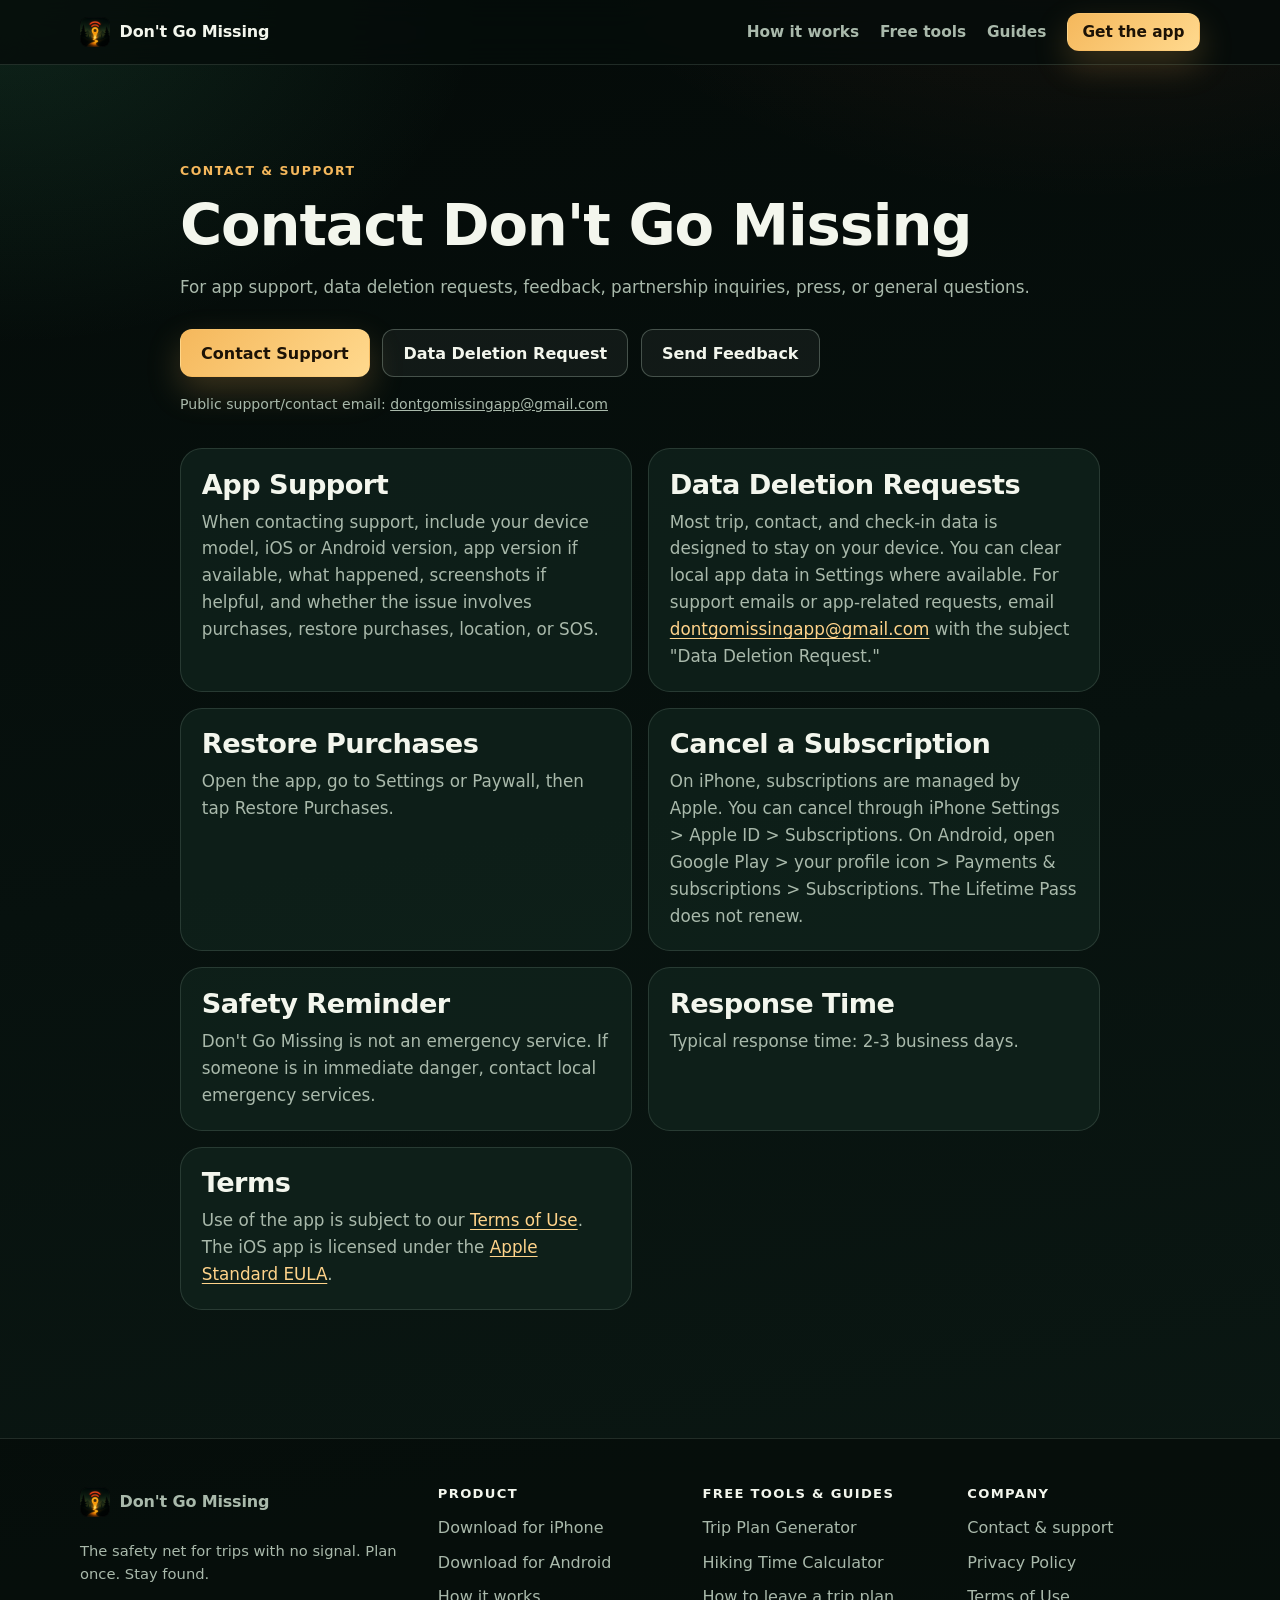
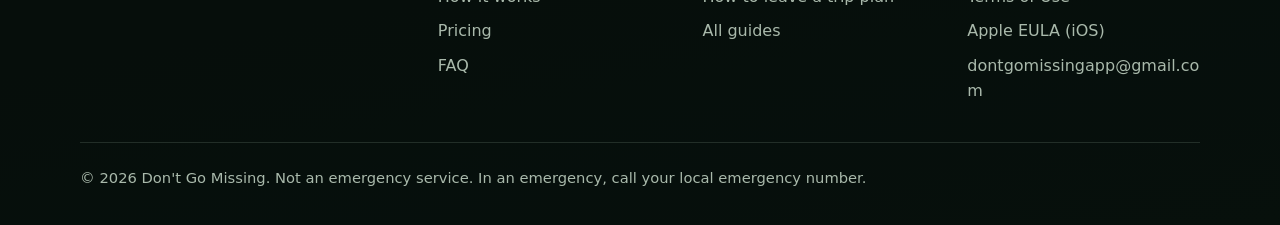
==== commit 0b12656e: "Add Android launch: Terms page, privacy, schema, pricing, Google Play links - Add /terms/ for iOS an" ====
--- a/contact/index.html
+++ b/contact/index.html
@@ -65,7 +65,7 @@
     <section class="legal-content support-grid">
       <article>
         <h2>App Support</h2>
-        <p>When contacting support, include your device model, iOS version, app version if available, what happened, screenshots if helpful, and whether the issue involves purchases, restore purchases, location, or SOS.</p>
+        <p>When contacting support, include your device model, iOS or Android version, app version if available, what happened, screenshots if helpful, and whether the issue involves purchases, restore purchases, location, or SOS.</p>
       </article>
 
       <article>
@@ -79,8 +79,8 @@
       </article>
 
       <article>
-        <h2>Cancel Apple Subscription</h2>
-        <p>Subscriptions are managed by Apple. You can cancel through iPhone Settings &gt; Apple ID &gt; Subscriptions.</p>
+        <h2>Cancel a Subscription</h2>
+        <p>On iPhone, subscriptions are managed by Apple. You can cancel through iPhone Settings &gt; Apple ID &gt; Subscriptions. On Android, open Google Play &gt; your profile icon &gt; Payments &amp; subscriptions &gt; Subscriptions. The Lifetime Pass does not renew.</p>
       </article>
 
       <article>
@@ -95,7 +95,7 @@
 
       <article>
         <h2>Terms</h2>
-        <p>Use of the app is subject to the <a href="https://www.apple.com/legal/internet-services/itunes/dev/stdeula/">Apple Standard EULA</a>.</p>
+        <p>Use of the app is subject to our <a href="/terms/">Terms of Use</a>. The iOS app is licensed under the <a href="https://www.apple.com/legal/internet-services/itunes/dev/stdeula/">Apple Standard EULA</a>.</p>
       </article>
     </section>
   </main>
@@ -111,6 +111,7 @@
           <h4>Product</h4>
           <ul>
             <li><a href="https://apps.apple.com/us/app/dont-go-missing/id6768712827">Download for iPhone</a></li>
+            <li><a href="https://play.google.com/store/apps/details?id=com.dontgomissing.app">Download for Android</a></li>
             <li><a href="/#how">How it works</a></li>
             <li><a href="/#pricing">Pricing</a></li>
             <li><a href="/#faq">FAQ</a></li>
@@ -130,7 +131,8 @@
           <ul>
             <li><a href="/contact/">Contact &amp; support</a></li>
             <li><a href="/privacy/">Privacy Policy</a></li>
-            <li><a href="https://www.apple.com/legal/internet-services/itunes/dev/stdeula/">Terms of Use (EULA)</a></li>
+            <li><a href="/terms/">Terms of Use</a></li>
+            <li><a href="https://www.apple.com/legal/internet-services/itunes/dev/stdeula/">Apple EULA (iOS)</a></li>
             <li><a href="mailto:dontgomissingapp@gmail.com">dontgomissingapp@gmail.com</a></li>
           </ul>
         </div>
--- a/assets/styles.css
+++ b/assets/styles.css
@@ -948,6 +948,7 @@
 .site-footer a {
   color: var(--muted);
   text-decoration: none;
+  overflow-wrap: anywhere;
 }
 
 .site-footer a:hover {
@@ -1446,6 +1447,25 @@
   font-size: clamp(1.35rem, 2.6vw, 1.7rem);
 }
 
+.legal-content [id] {
+  scroll-margin-top: 90px;
+}
+
+.legal-content ul {
+  margin: 0 0 1rem;
+  padding-left: 1.3rem;
+}
+
+.legal-content li {
+  margin-bottom: 0.45rem;
+  color: var(--muted);
+  font-size: 1.05rem;
+}
+
+.legal-content .callout h2 {
+  margin-top: 0;
+}
+
 .legal-content article {
   padding: 1.3rem;
   border: 1px solid var(--line);
@@ -1558,7 +1578,7 @@
   }
 
   .footer-grid {
-    grid-template-columns: 1fr 1fr;
+    grid-template-columns: repeat(2, minmax(0, 1fr));
   }
 
   .app-callout {
@@ -1595,6 +1615,16 @@
   }
 }
 
+@media (max-width: 400px) {
+  .sticky-cta p {
+    display: none;
+  }
+
+  .sticky-cta .button {
+    flex: 1;
+  }
+}
+
 @media (prefers-reduced-motion: reduce) {
   html {
     scroll-behavior: auto;
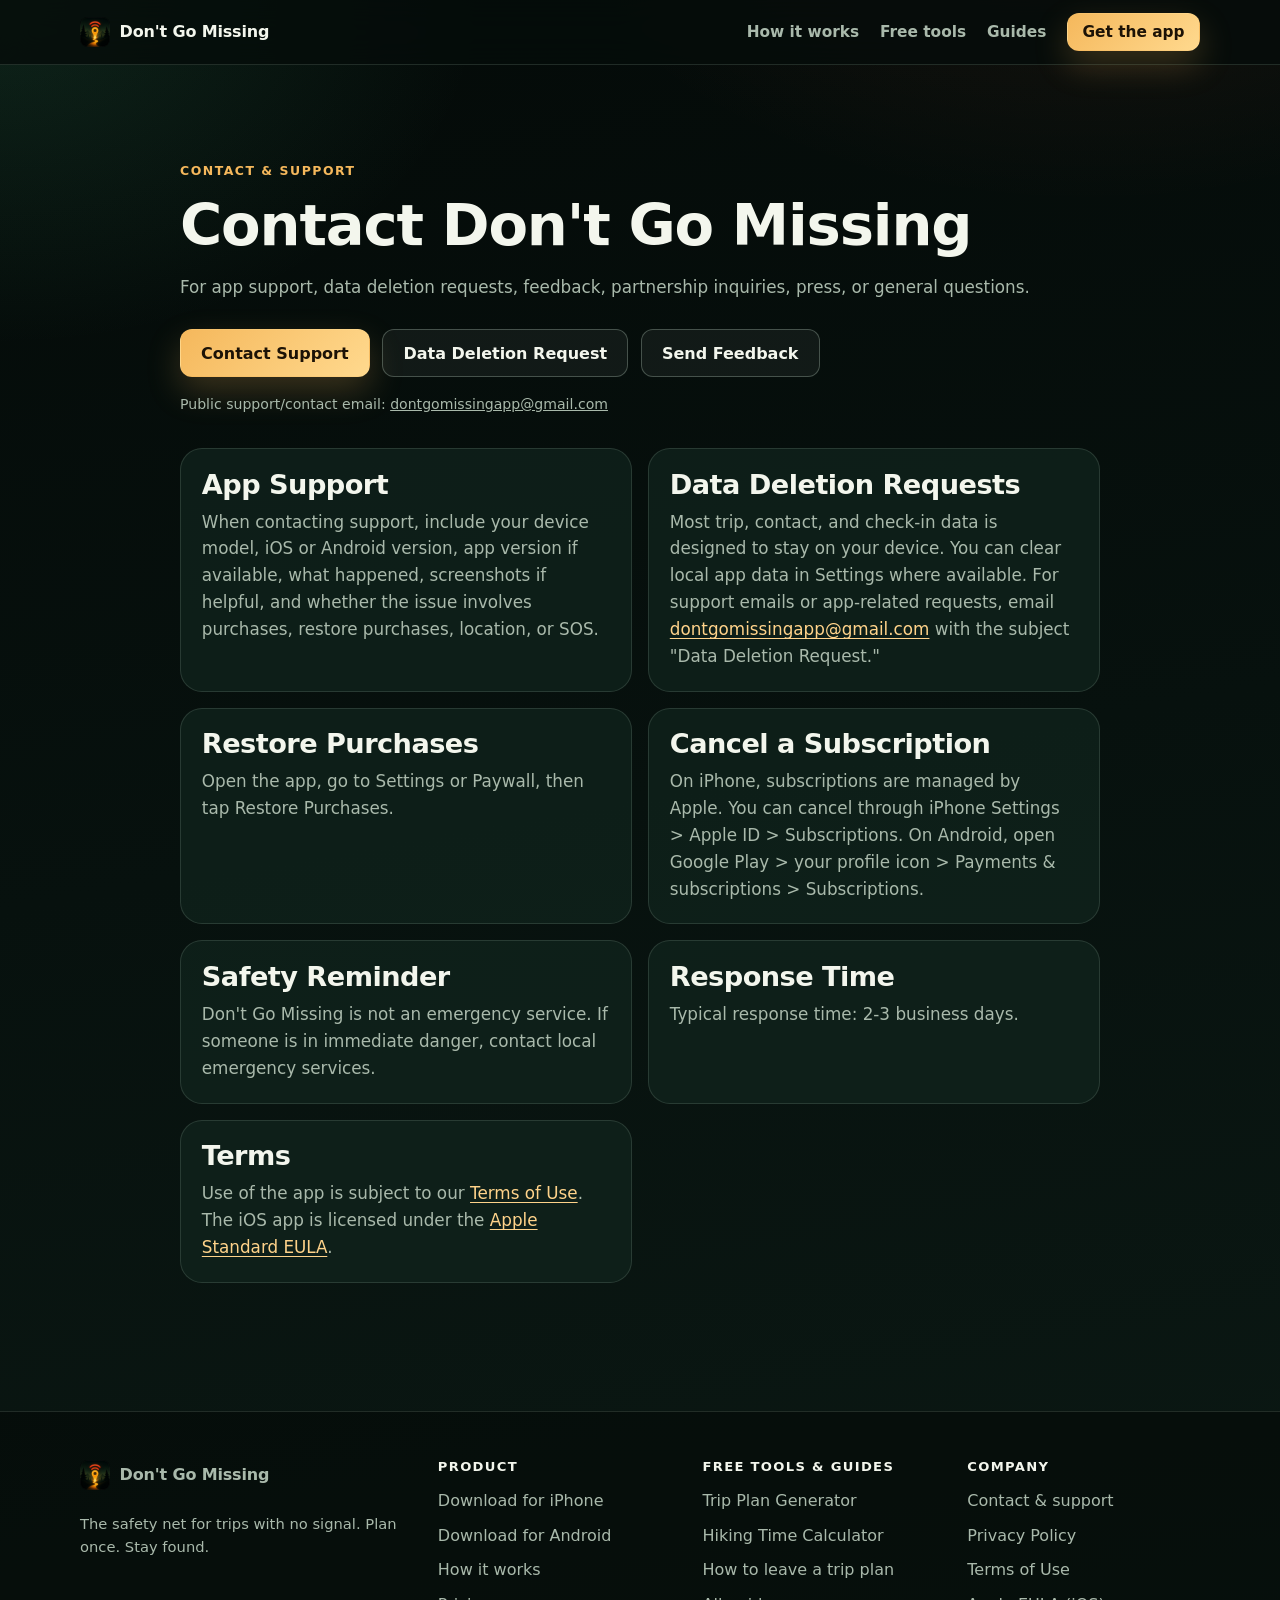
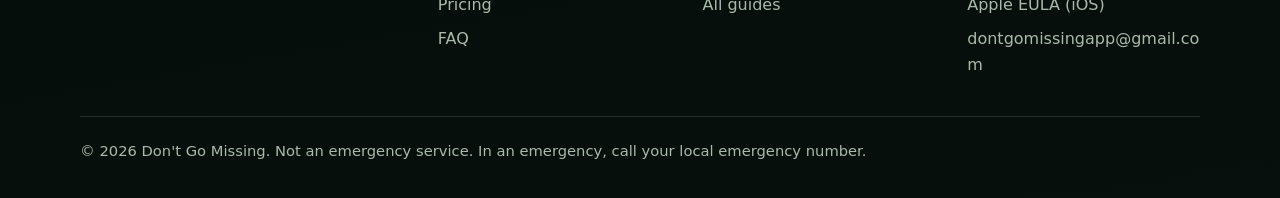
==== commit ddf74cff: "Simplify Android pricing to weekly and yearly Android is now $4.99 per week or $39 per year, with a " ====
--- a/contact/index.html
+++ b/contact/index.html
@@ -80,7 +80,7 @@
 
       <article>
         <h2>Cancel a Subscription</h2>
-        <p>On iPhone, subscriptions are managed by Apple. You can cancel through iPhone Settings &gt; Apple ID &gt; Subscriptions. On Android, open Google Play &gt; your profile icon &gt; Payments &amp; subscriptions &gt; Subscriptions. The Lifetime Pass does not renew.</p>
+        <p>On iPhone, subscriptions are managed by Apple. You can cancel through iPhone Settings &gt; Apple ID &gt; Subscriptions. On Android, open Google Play &gt; your profile icon &gt; Payments &amp; subscriptions &gt; Subscriptions.</p>
       </article>
 
       <article>
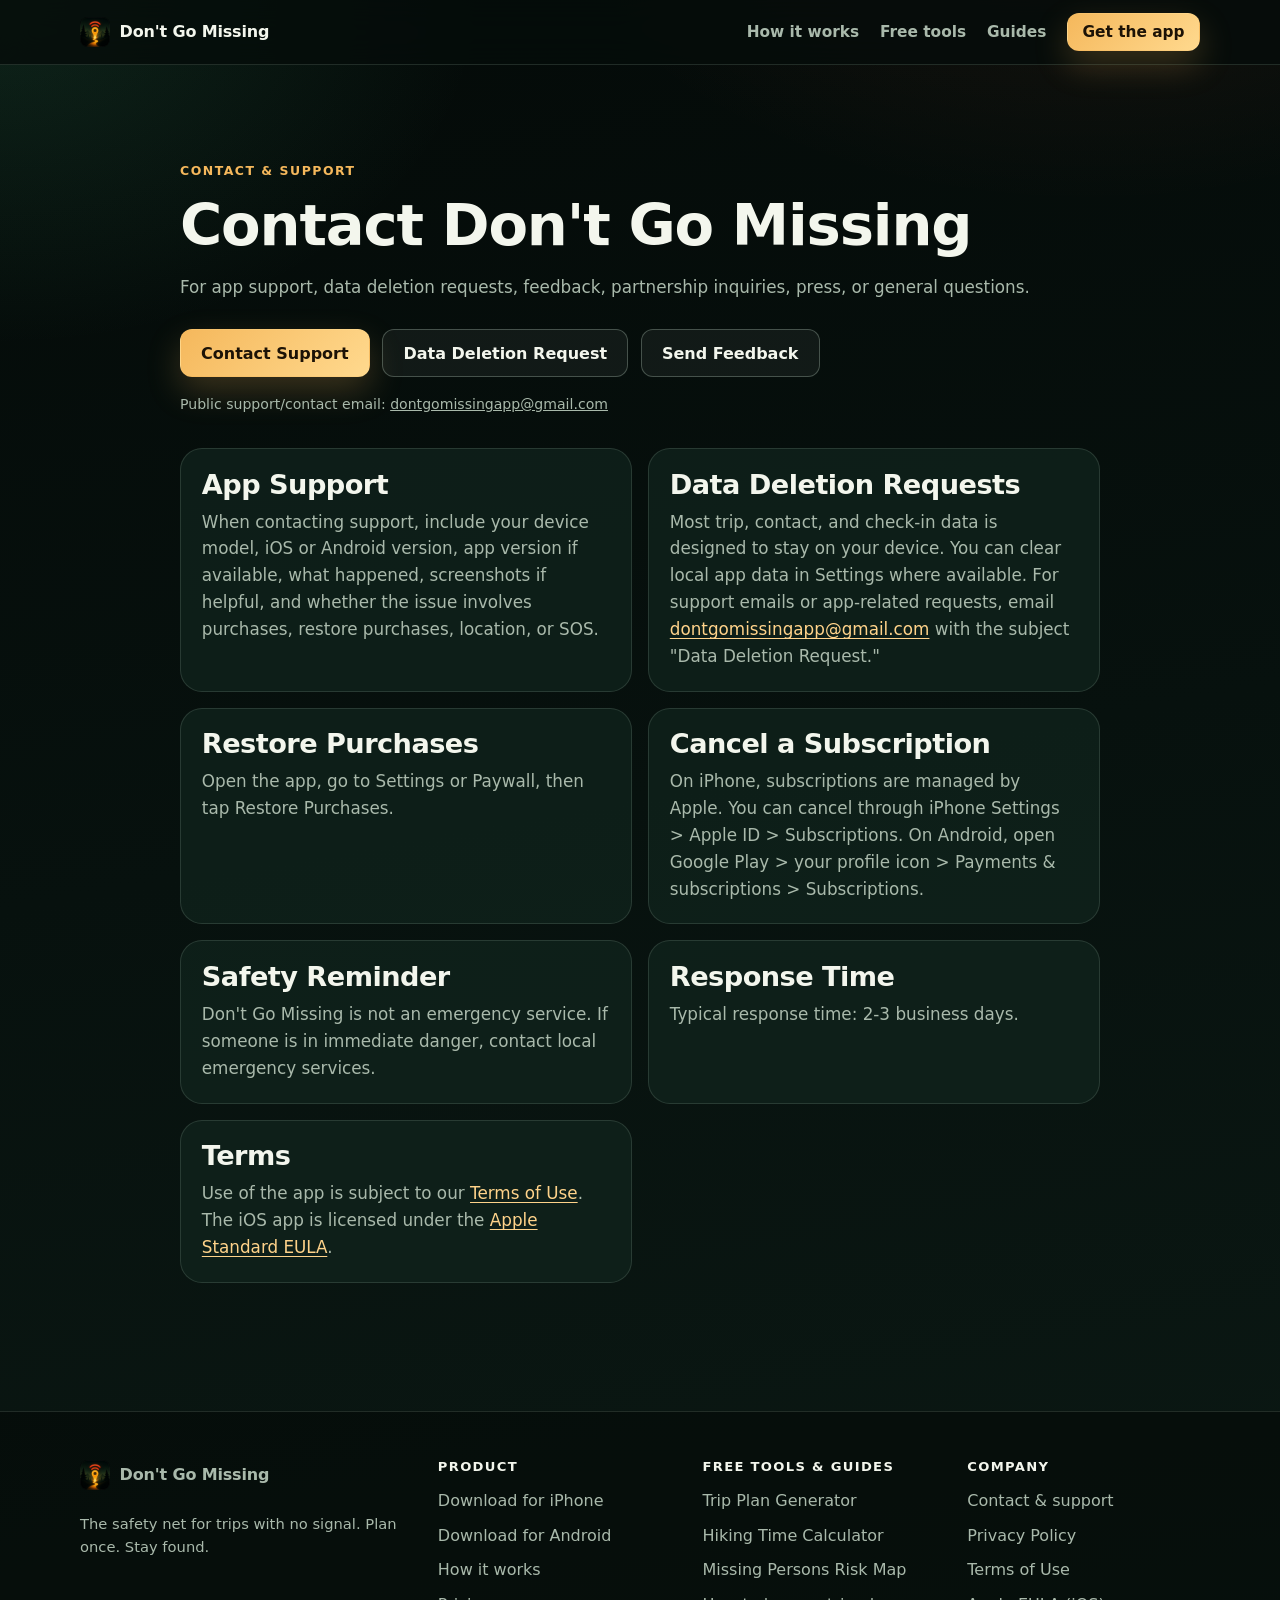
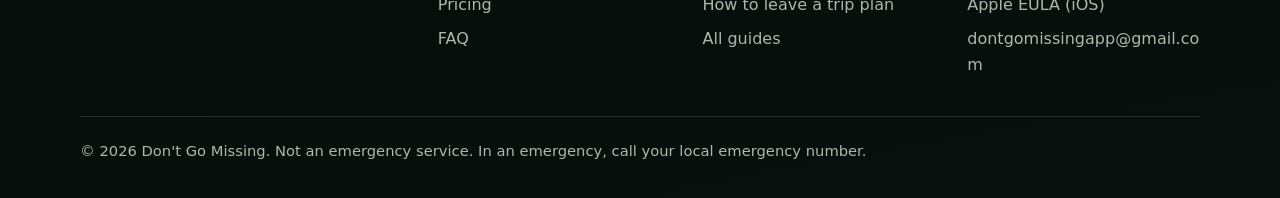
==== commit e623848d: "Add OS-detecting download router, park missing-persons risk map, and tracked store links - /download" ====
--- a/contact/index.html
+++ b/contact/index.html
@@ -44,7 +44,7 @@
         <a href="/#how">How it works</a>
         <a href="/tools/">Free tools</a>
         <a href="/guides/">Guides</a>
-        <a class="button button-primary button-small" href="https://apps.apple.com/us/app/dont-go-missing/id6768712827">Get the app</a>
+        <a class="button button-primary button-small" href="/download/?src=nav">Get the app</a>
       </nav>
     </div>
   </header>
@@ -110,8 +110,8 @@
         <div>
           <h4>Product</h4>
           <ul>
-            <li><a href="https://apps.apple.com/us/app/dont-go-missing/id6768712827">Download for iPhone</a></li>
-            <li><a href="https://play.google.com/store/apps/details?id=com.dontgomissing.app">Download for Android</a></li>
+            <li><a href="https://apps.apple.com/app/apple-store/id6768712827?pt=127859278&amp;ct=contact_footer&amp;mt=8">Download for iPhone</a></li>
+            <li><a href="https://play.google.com/store/apps/details?id=com.dontgomissing.app&amp;referrer=utm_source%3Dcontact_footer%26utm_medium%3Dwebsite">Download for Android</a></li>
             <li><a href="/#how">How it works</a></li>
             <li><a href="/#pricing">Pricing</a></li>
             <li><a href="/#faq">FAQ</a></li>
@@ -122,6 +122,7 @@
           <ul>
             <li><a href="/tools/trip-plan/">Trip Plan Generator</a></li>
             <li><a href="/tools/hiking-time-calculator/">Hiking Time Calculator</a></li>
+            <li><a href="/tools/risk-map/">Missing Persons Risk Map</a></li>
             <li><a href="/guides/hiking-trip-plan/">How to leave a trip plan</a></li>
             <li><a href="/guides/">All guides</a></li>
           </ul>
--- a/assets/styles.css
+++ b/assets/styles.css
@@ -1513,14 +1513,498 @@
   margin: 1rem 0 1.6rem;
 }
 
+/* ---------- Shared button rows ---------- */
+
+.callout-actions {
+  display: flex;
+  flex-wrap: wrap;
+  gap: 0.6rem;
+}
+
+/* ---------- Download router ---------- */
+
+.download-page {
+  padding: clamp(2.5rem, 7vw, 5rem) 0;
+}
+
+.download-card {
+  width: min(680px, 100%);
+  margin: 0 auto;
+  padding: clamp(1.4rem, 4vw, 2.4rem);
+  border: 1px solid rgba(76, 195, 138, 0.4);
+  border-radius: var(--radius-lg);
+  background: linear-gradient(160deg, rgba(76, 195, 138, 0.12), rgba(245, 184, 92, 0.05)), var(--panel);
+  box-shadow: var(--shadow);
+  text-align: center;
+}
+
+.download-card > img {
+  width: 84px;
+  height: 84px;
+  margin-bottom: 1rem;
+  border-radius: 20px;
+}
+
+.download-card h1 {
+  font-size: clamp(2rem, 5vw, 3rem);
+}
+
+.download-card .lead {
+  margin: 1rem auto 0;
+  max-width: 34rem;
+}
+
+.download-stores {
+  display: grid;
+  grid-template-columns: repeat(2, minmax(0, 1fr));
+  gap: 0.8rem;
+  margin: 1.8rem 0 0.8rem;
+}
+
+.download-stores .button {
+  flex-direction: column;
+  gap: 0.15rem;
+  min-height: 4.2rem;
+}
+
+.download-stores small {
+  font-size: 0.82rem;
+  font-weight: 700;
+  opacity: 0.8;
+}
+
+.download-free {
+  display: grid;
+  grid-template-columns: repeat(2, minmax(0, 1fr));
+  gap: 0.8rem;
+  margin: 1.4rem 0 1rem;
+}
+
+.download-redirecting {
+  margin-top: 0.4rem;
+  color: var(--amber);
+  font-weight: 700;
+}
+
+/* ---------- Missing-persons risk map ---------- */
+
+.rm-stats {
+  display: flex;
+  flex-wrap: wrap;
+  gap: 0.8rem;
+  margin: 1.6rem 0 0;
+  padding: 0;
+  list-style: none;
+}
+
+.rm-stats li {
+  display: grid;
+  min-width: 8.5rem;
+  padding: 0.7rem 1rem;
+  border: 1px solid var(--line);
+  border-radius: var(--radius);
+  background: var(--panel);
+}
+
+.rm-stats b {
+  color: var(--amber);
+  font-size: 1.7rem;
+  line-height: 1.1;
+}
+
+.rm-stats span {
+  color: var(--muted);
+  font-size: 0.86rem;
+}
+
+.rm-layout {
+  display: grid;
+  grid-template-columns: minmax(0, 0.9fr) minmax(0, 1.1fr);
+  gap: 1.5rem;
+  align-items: start;
+}
+
+.rm-search-panel {
+  display: grid;
+  gap: 0.6rem;
+}
+
+.rm-search-panel input[type="search"] {
+  min-height: 3.2rem;
+  font-size: 1.05rem;
+}
+
+.rm-locate {
+  width: 100%;
+}
+
+.rm-privacy,
+.rm-search-panel .status {
+  margin: 0;
+}
+
+.status.warn {
+  color: #ff9c85;
+}
+
+.rm-results {
+  display: grid;
+  gap: 0.45rem;
+  margin: 0.2rem 0 0;
+  padding: 0;
+  list-style: none;
+}
+
+.rm-result {
+  display: flex;
+  align-items: center;
+  justify-content: space-between;
+  gap: 0.8rem;
+  width: 100%;
+  padding: 0.65rem 0.8rem;
+  border: 1px solid var(--line);
+  border-radius: 12px;
+  color: var(--text);
+  background: rgba(255, 255, 255, 0.03);
+  font: inherit;
+  text-align: left;
+  cursor: pointer;
+}
+
+.rm-result:hover,
+.rm-result.is-active {
+  border-color: var(--amber);
+  background: rgba(245, 184, 92, 0.08);
+}
+
+.rm-result-main {
+  display: grid;
+  min-width: 0;
+}
+
+.rm-result-name {
+  font-weight: 750;
+  overflow-wrap: anywhere;
+}
+
+.rm-result-meta {
+  color: var(--muted);
+  font-size: 0.84rem;
+}
+
+.rm-empty {
+  color: var(--muted);
+  font-size: 0.95rem;
+}
+
+.rm-count {
+  flex: none;
+  display: grid;
+  place-items: center;
+  min-width: 2.4rem;
+  height: 2.4rem;
+  padding: 0 0.5rem;
+  border-radius: 999px;
+  font-weight: 850;
+}
+
+.rm-count.tier-high,
+.rm-swatch.tier-high { color: #2a0a03; background: #ff6b4a; }
+.rm-count.tier-mid,
+.rm-swatch.tier-mid { color: var(--amber-ink); background: #f5b85c; }
+.rm-count.tier-low,
+.rm-swatch.tier-low { color: #04140c; background: #4cc38a; }
+
+.rm-tier {
+  display: inline-block;
+  padding: 0.22rem 0.6rem;
+  border: 1px solid currentColor;
+  border-radius: 999px;
+  font-size: 0.76rem;
+  font-weight: 800;
+  letter-spacing: 0.04em;
+  text-transform: uppercase;
+  white-space: nowrap;
+}
+
+.rm-tier.tier-high,
+.rm-big.tier-high { color: #ff8a6e; }
+.rm-tier.tier-mid,
+.rm-big.tier-mid { color: var(--amber); }
+.rm-tier.tier-low,
+.rm-big.tier-low { color: var(--green); }
+
+.rm-brief {
+  scroll-margin-top: 84px;
+}
+
+.rm-brief:focus {
+  outline: none;
+}
+
+.rm-brief h2 {
+  margin-top: 0.6rem;
+  font-size: clamp(1.6rem, 3vw, 2.2rem);
+  overflow-wrap: anywhere;
+}
+
+.rm-brief h3 {
+  margin: 1.3rem 0 0.5rem;
+}
+
+.rm-brief-meta {
+  margin: 0.4rem 0 0;
+  font-size: 0.95rem;
+}
+
+.rm-facts {
+  display: grid;
+  grid-template-columns: auto minmax(0, 1fr);
+  gap: 1rem;
+  margin: 1.1rem 0 0;
+  padding: 0.9rem 1rem;
+  border: 1px solid var(--line);
+  border-radius: var(--radius);
+  background: rgba(3, 9, 7, 0.45);
+}
+
+.rm-facts dt {
+  color: var(--muted);
+  font-size: 0.78rem;
+  font-weight: 700;
+  letter-spacing: 0.06em;
+  text-transform: uppercase;
+}
+
+.rm-facts dd {
+  margin: 0.2rem 0 0;
+  color: var(--text);
+  font-weight: 700;
+}
+
+.rm-facts .rm-big {
+  font-size: 2.4rem;
+  line-height: 1;
+}
+
+.rm-note {
+  margin: 0.7rem 0 0;
+  font-size: 0.88rem;
+}
+
+.rm-checks {
+  margin-top: 0.4rem;
+  font-size: 0.97rem;
+}
+
+.rm-actions {
+  display: grid;
+  gap: 0.7rem;
+  margin-top: 1.4rem;
+}
+
+.rm-actions .button {
+  width: 100%;
+  white-space: normal;
+}
+
+.rm-share {
+  margin-top: 0.8rem;
+}
+
+.rm-brief-fine {
+  margin-top: 1rem;
+}
+
+.rm-map-figure {
+  margin: 0;
+  padding: 1rem;
+}
+
+.rm-map svg {
+  display: block;
+  width: 100%;
+  height: auto;
+}
+
+.rm-land {
+  fill: rgba(76, 195, 138, 0.08);
+  stroke: rgba(205, 231, 211, 0.35);
+  stroke-width: 1.2;
+  stroke-linejoin: round;
+}
+
+.rm-inset {
+  fill: rgba(76, 195, 138, 0.05);
+  stroke: rgba(205, 231, 211, 0.3);
+  stroke-dasharray: 4 4;
+}
+
+.rm-inset-label,
+.rm-label {
+  fill: var(--text-soft);
+  font-size: 12px;
+  font-weight: 700;
+  pointer-events: none;
+}
+
+.rm-label {
+  fill: var(--text);
+  font-size: 13px;
+  paint-order: stroke;
+  stroke: rgba(5, 13, 10, 0.85);
+  stroke-width: 3px;
+}
+
+.rm-dot {
+  fill-opacity: 0.72;
+  stroke: rgba(5, 13, 10, 0.9);
+  stroke-width: 1;
+  cursor: pointer;
+  transition: fill-opacity 0.15s ease;
+}
+
+.rm-dot:hover,
+.rm-dot:focus {
+  fill-opacity: 1;
+  outline: none;
+  stroke: #fff;
+  stroke-width: 2;
+}
+
+.rm-dot.is-active {
+  fill-opacity: 1;
+  stroke: #fff;
+  stroke-width: 3;
+}
+
+.rm-legend {
+  display: flex;
+  flex-wrap: wrap;
+  gap: 0.5rem 1.2rem;
+  margin: 0.8rem 0 0.4rem;
+  padding: 0;
+  list-style: none;
+  color: var(--text-soft);
+  font-size: 0.9rem;
+}
+
+.rm-legend li {
+  display: inline-flex;
+  align-items: center;
+  gap: 0.45rem;
+}
+
+.rm-swatch {
+  display: inline-block;
+  width: 0.85rem;
+  height: 0.85rem;
+  border-radius: 50%;
+}
+
+.rm-table .rm-rank,
+.rm-table .rm-num {
+  color: var(--text);
+  font-weight: 800;
+}
+
+.rm-link {
+  padding: 0;
+  border: 0;
+  color: var(--text);
+  background: none;
+  font: inherit;
+  font-weight: 700;
+  text-align: left;
+  text-decoration: underline;
+  text-decoration-color: rgba(245, 184, 92, 0.5);
+  text-underline-offset: 3px;
+  cursor: pointer;
+}
+
+.rm-link:hover {
+  color: var(--amber);
+}
+
+.rm-embed textarea {
+  font-family: ui-monospace, SFMono-Regular, Menlo, Consolas, monospace;
+  font-size: 0.85rem;
+}
+
+.rm-embed h2 {
+  margin-bottom: 0.8rem;
+  font-size: clamp(1.5rem, 3vw, 2.1rem);
+}
+
+.rm-powered {
+  display: none;
+  margin: 0;
+  padding: 0.8rem 1rem 1rem;
+  color: var(--muted);
+  font-size: 0.9rem;
+  text-align: center;
+}
+
+.rm-powered a {
+  color: var(--amber);
+  font-weight: 800;
+}
+
+/* Embed mode: compact search + brief + map, with a link back. */
+.is-embed body {
+  min-width: 0;
+}
+
+.is-embed .site-header,
+.is-embed .site-footer,
+.is-embed .skip-link,
+.is-embed .rm-hide-embed {
+  display: none !important;
+}
+
+.is-embed .rm-powered {
+  display: block;
+}
+
+.is-embed .page-hero {
+  padding: 1rem 0 0.8rem;
+}
+
+.is-embed .page-hero h1 {
+  font-size: clamp(1.4rem, 4vw, 2rem);
+}
+
+.is-embed .rm-stats {
+  margin-top: 0.8rem;
+}
+
+.is-embed .rm-stats li {
+  min-width: 0;
+  padding: 0.4rem 0.7rem;
+}
+
+.is-embed .rm-stats b {
+  font-size: 1.2rem;
+}
+
+.is-embed .section-tight {
+  padding-top: 0.8rem;
+  padding-bottom: 0.8rem;
+}
+
+.is-embed .wrap {
+  width: calc(100% - 1.5rem);
+}
+
 /* ---------- Responsive ---------- */
 
 @media (max-width: 960px) {
   .hero .wrap,
   .split,
   .tool-layout,
+  .rm-layout,
   .article-layout {
-    grid-template-columns: 1fr;
+    grid-template-columns: minmax(0, 1fr);
   }
 
   .tool-panel.sticky,
@@ -1582,6 +2066,20 @@
   }
 
   .app-callout {
+    grid-template-columns: 1fr;
+  }
+
+  .download-stores,
+  .download-free {
+    grid-template-columns: 1fr;
+  }
+
+  .rm-stats li {
+    flex: 1 1 30%;
+    min-width: 0;
+  }
+
+  .rm-facts {
     grid-template-columns: 1fr;
   }
 
